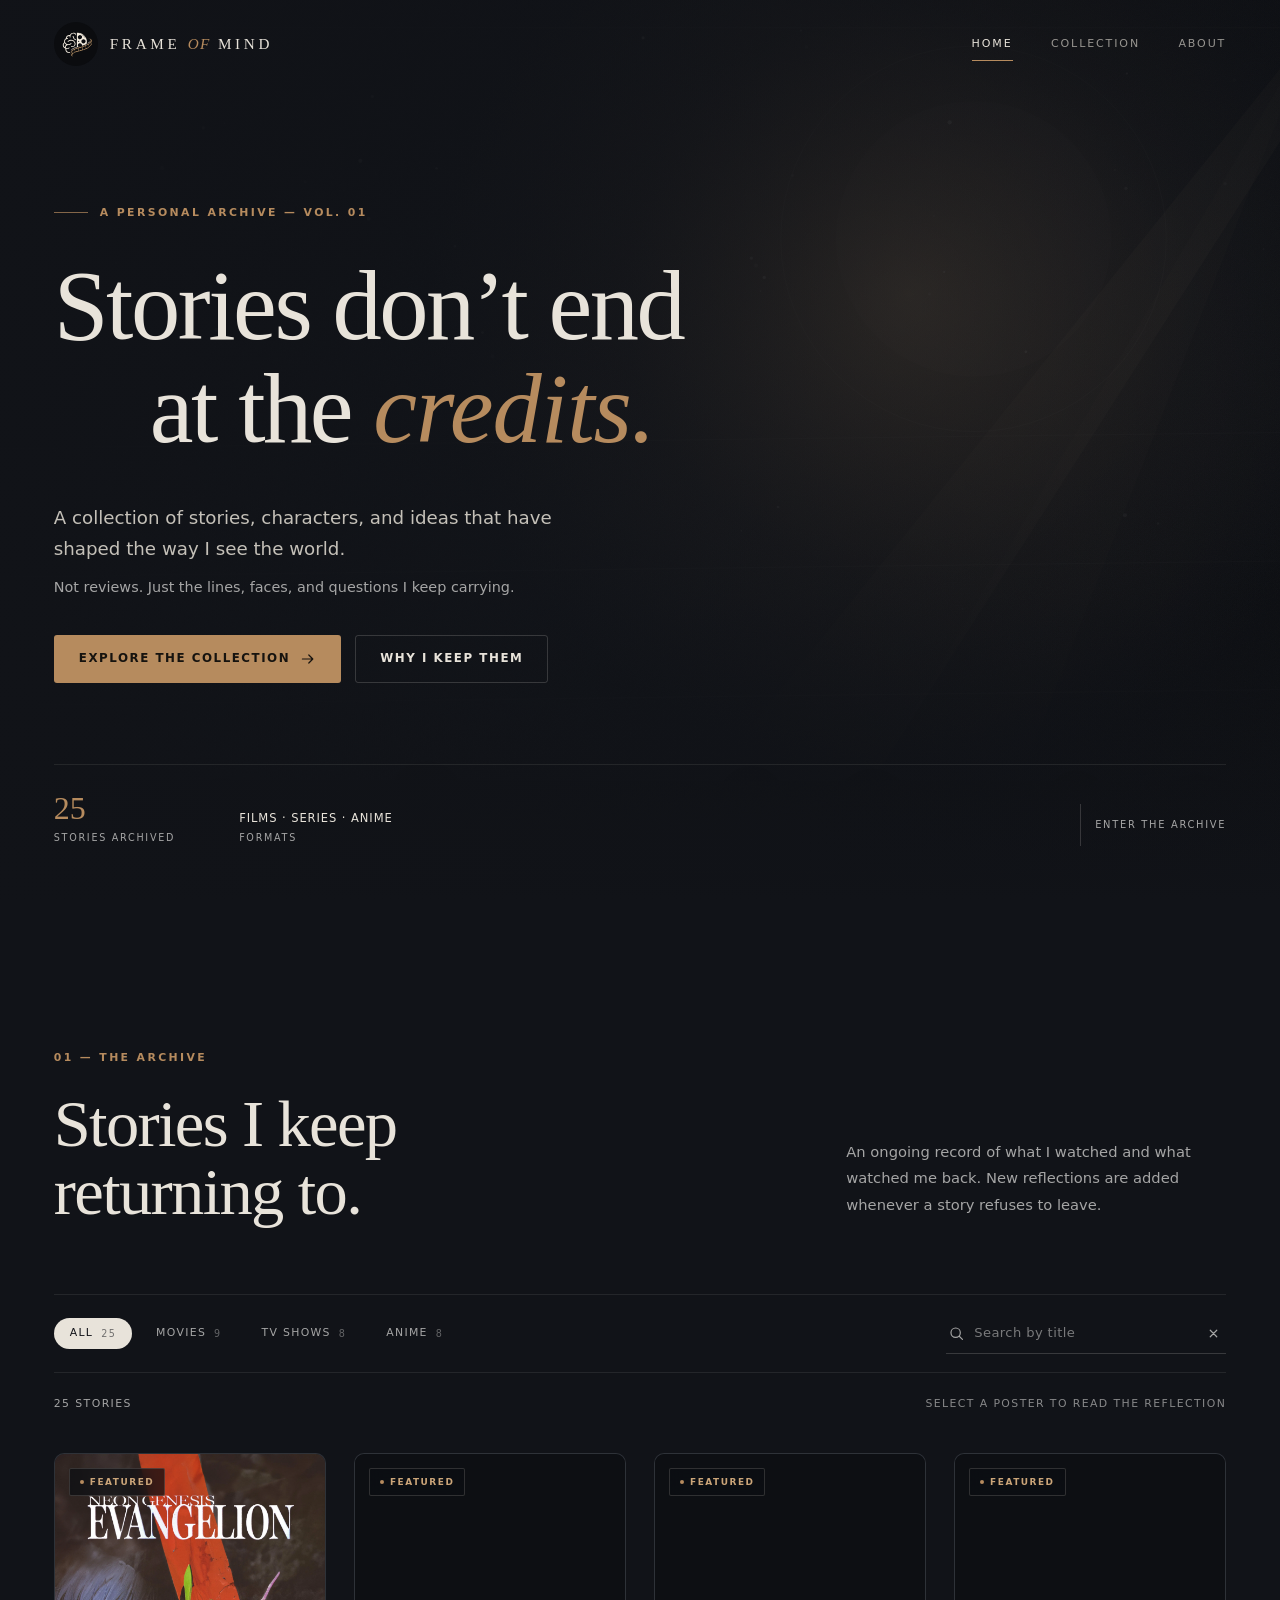
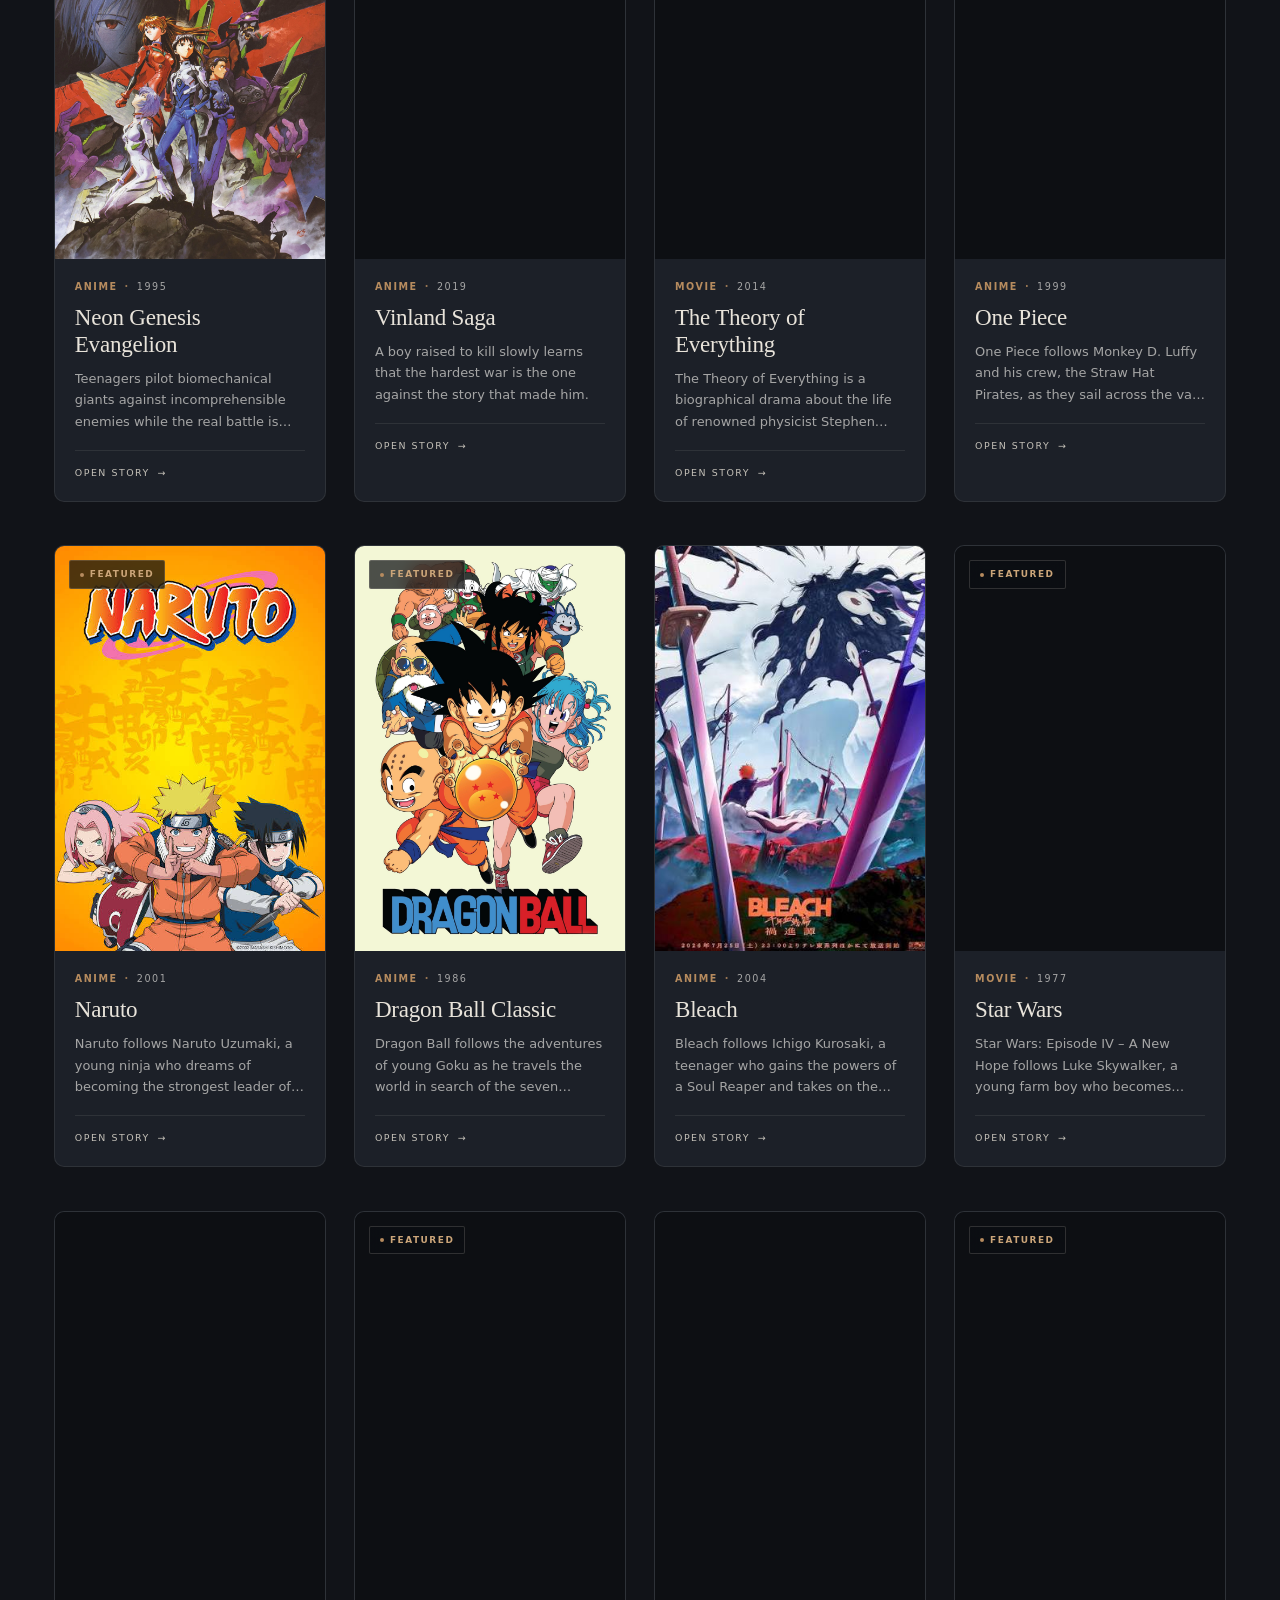
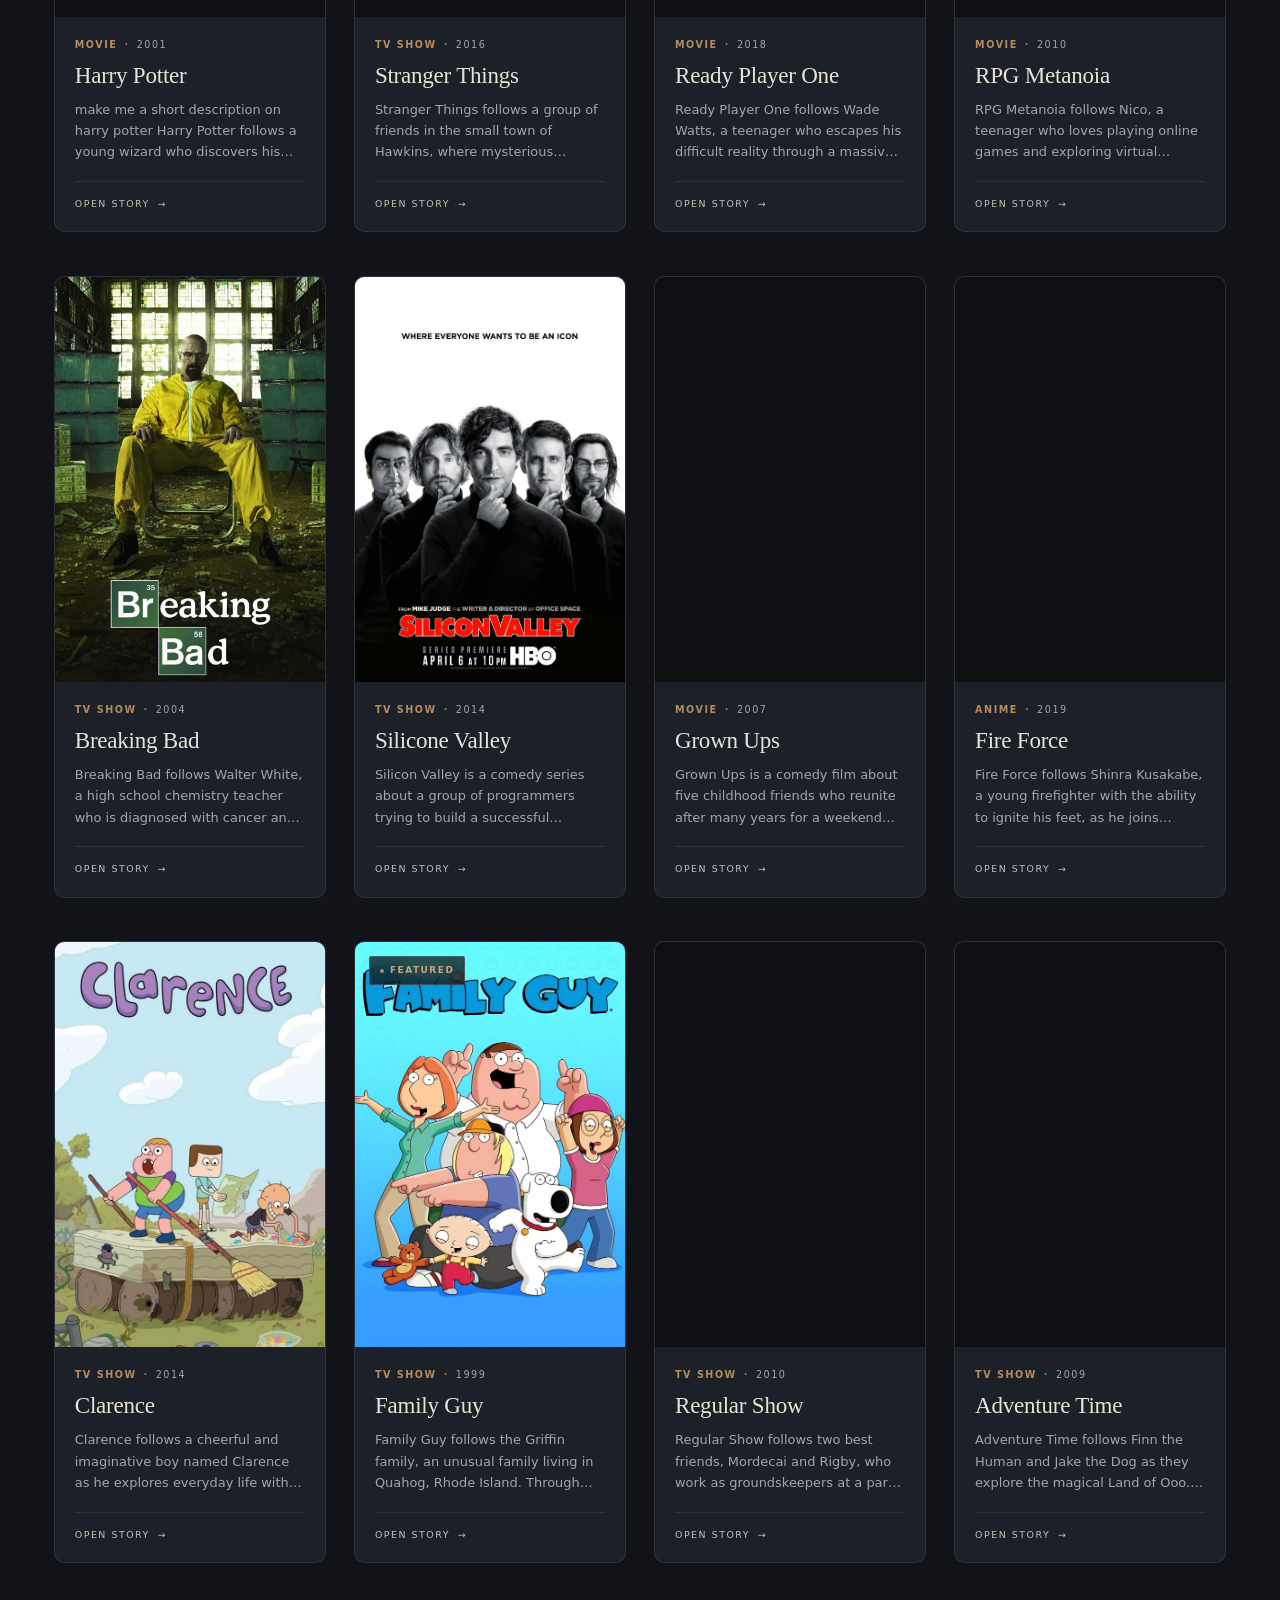
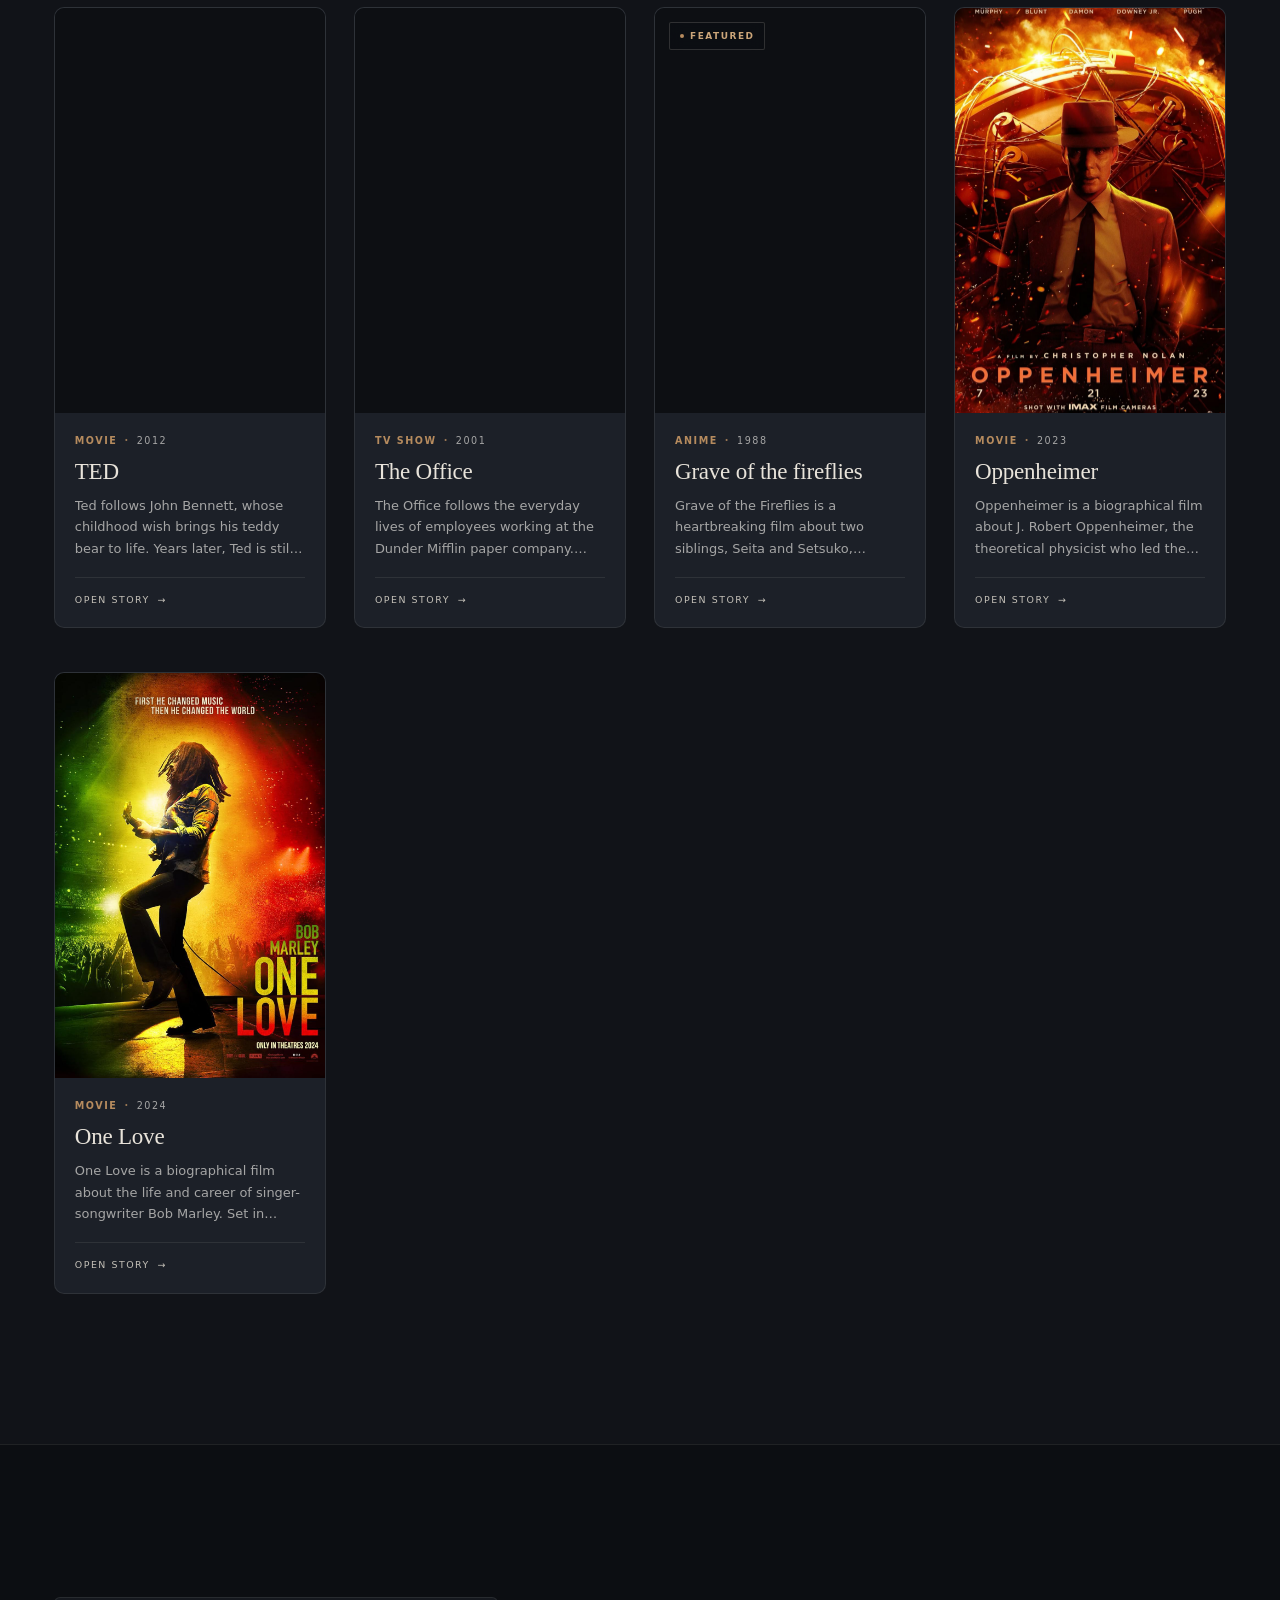
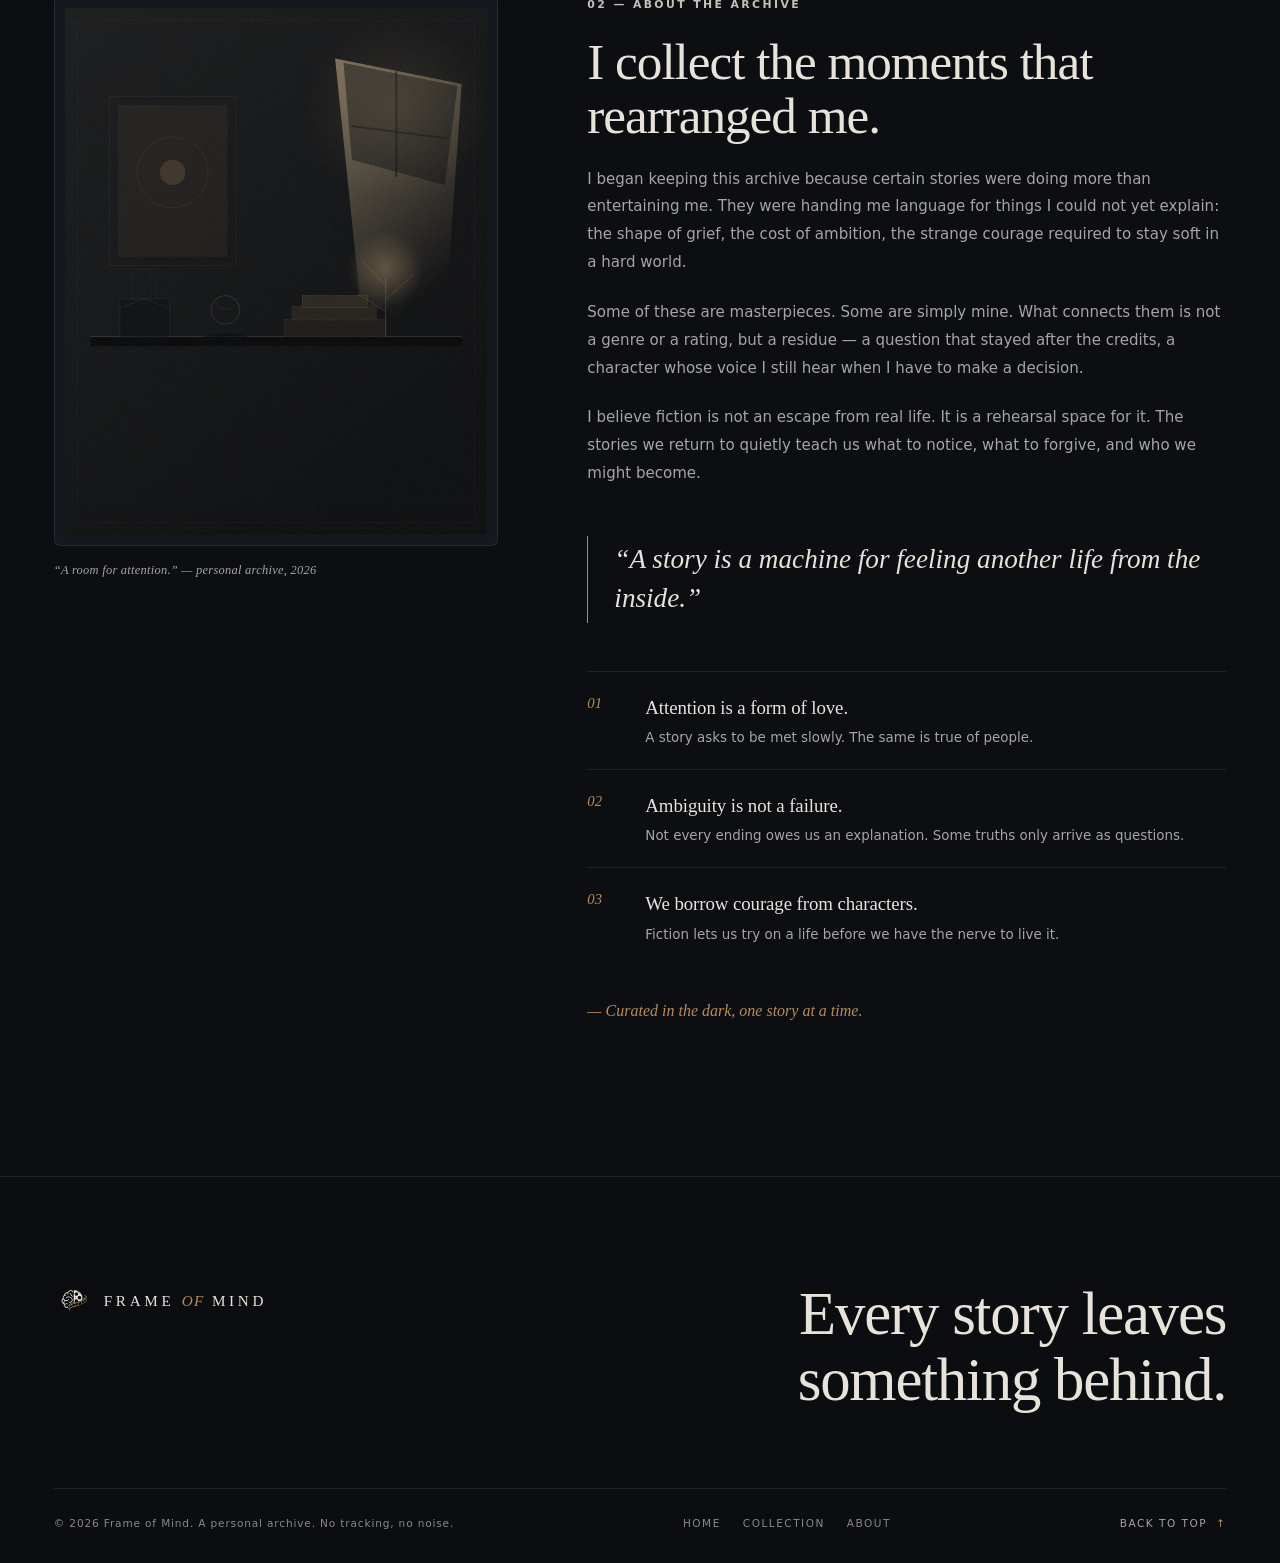
==== index.html @ 3ec5e5f6 "Initial commit" ====
<!DOCTYPE html>
<html lang="en">

<head>
  <meta charset="UTF-8">


  <meta name="viewport" content="width=device-width, initial-scale=1.0">
  <title>FRAME OF MIND — Stories don't end at the credits</title>
  <meta name="description"
    content="A cinematic personal archive of films, TV shows, and anime — and the characters, scenes, and ideas that shaped the way I see the world.">
  <meta name="theme-color" content="#111318">
  <meta name="color-scheme" content="dark">
  <meta property="og:title" content="FRAME OF MIND — Stories don't end at the credits">
  <meta property="og:description"
    content="A collection of stories, characters, and ideas that have shaped the way I see the world.">
  <meta property="og:type" content="website">
  <meta property="og:image" content="images/hero-backdrop.svg">
  <link rel="icon" href=" images/Frame-Of-Mind-Logo-2.svg" type="image/svg+xml">
  <link rel="preload" as="image" href="images/hero-backdrop.svg">
  <link rel="stylesheet" href="css/style.css">
  <script type="module" src="js/main.js"></script>
</head>

<body>
  <a class="skip-link" href="#main">Skip to content</a>

  <header class="site-header" data-header>
    <div class="shell nav-shell">
      <a class="brand" href="#home" aria-label="Frame of Mind — back to top">
        <img class="brand__mark" src="images/logo.svg" alt="" width="44" height="44">
        <span class="brand__text">FRAME <em>OF</em> MIND</span>
      </a>

      <nav class="site-nav" id="site-nav" aria-label="Primary">
        <a class="nav-link" href="#home" data-nav="home">Home</a>
        <a class="nav-link" href="#collection" data-nav="collection">Collection</a>
        <a class="nav-link" href="#about" data-nav="about">About</a>
      </nav>

      <button class="nav-toggle" type="button" aria-expanded="false" aria-controls="site-nav" data-nav-toggle>
        <span class="sr-only">Open menu</span>
        <span class="nav-toggle__icon" aria-hidden="true"><span></span><span></span></span>
      </button>
    </div>
  </header>

  <main id="main">
    <section class="hero" id="home" aria-labelledby="hero-title">
      <div class="hero__media" aria-hidden="true">
        <img src="images/hero-backdrop.svg" alt="" width="1600" height="1000" fetchpriority="high">
      </div>
      <div class="hero__scrim" aria-hidden="true"></div>

      <div class="shell hero__inner">
        <div class="hero__copy">
          <p class="eyebrow hero__eyebrow"><span class="eyebrow__rule" aria-hidden="true"></span>A personal archive —
            Vol. 01</p>
          <h1 class="hero__title" id="hero-title">
            <span class="hero__line"><span>Stories don’t end</span></span>
            <span class="hero__line hero__line--indent"><span>at the <em>credits.</em></span></span>
          </h1>
          <p class="hero__lede">A collection of stories, characters, and ideas that have shaped the way I see the world.
          </p>
          <p class="hero__sub">Not reviews. Just the lines, faces, and questions I keep carrying.</p>
          <div class="hero__actions">
            <a class="btn btn--primary" href="#collection">
              Explore the collection
              <svg viewBox="0 0 20 20" width="16" height="16" aria-hidden="true">
                <path d="M3 10h13M11 5l5 5-5 5" fill="none" stroke="currentColor" stroke-width="1.5"
                  stroke-linecap="round" stroke-linejoin="round" />
              </svg>
            </a>
            <a class="btn btn--ghost" href="#about">Why I keep them</a>
          </div>
        </div>

        <div class="hero__foot">
          <dl class="hero__stats">
            <div class="hero__stat">
              <dt>Stories archived</dt>
              <dd data-count="entries">—</dd>
            </div>
            <div class="hero__stat">
              <dt>Formats</dt>
              <dd class="hero__stat-small">Films · Series · Anime</dd>
            </div>
          </dl>
          <a class="scroll-cue" href="#collection">
            <span class="scroll-cue__line" aria-hidden="true"></span>
            <span>Enter the archive</span>
          </a>
        </div>
      </div>
    </section>

    <section class="collection" id="collection" aria-labelledby="collection-title">
      <div class="shell">
        <header class="section-head">
          <div class="section-head__title">
            <p class="eyebrow">01 — The archive</p>
            <h2 id="collection-title">Stories I keep<br>returning to.</h2>
          </div>
          <p class="section-head__note">An ongoing record of what I watched and what watched me back. New reflections
            are added whenever a story refuses to leave.</p>
        </header>

        <div class="collection__toolbar">
          <div class="filters" role="group" aria-label="Filter stories by category">
            <button class="filter is-active" type="button" data-filter="all" aria-pressed="true">
              All <span class="filter__count" data-count-filter="all">—</span>
            </button>
            <button class="filter" type="button" data-filter="movie" aria-pressed="false">
              Movies <span class="filter__count" data-count-filter="movie">—</span>
            </button>
            <button class="filter" type="button" data-filter="tv" aria-pressed="false">
              TV Shows <span class="filter__count" data-count-filter="tv">—</span>
            </button>
            <button class="filter" type="button" data-filter="anime" aria-pressed="false">
              Anime <span class="filter__count" data-count-filter="anime">—</span>
            </button>
          </div>

          <div class="search">
            <svg class="search__icon" viewBox="0 0 20 20" width="17" height="17" aria-hidden="true">
              <circle cx="9" cy="9" r="5.5" fill="none" stroke="currentColor" stroke-width="1.4" />
              <path d="M13.2 13.2 17 17" fill="none" stroke="currentColor" stroke-width="1.4" stroke-linecap="round" />
            </svg>
            <label class="sr-only" for="story-search">Search stories by title</label>
            <input class="search__input" id="story-search" type="search" placeholder="Search by title"
              autocomplete="off" spellcheck="false">
            <button class="search__clear" type="button" data-search-clear hidden aria-label="Clear search">
              <svg viewBox="0 0 16 16" width="13" height="13" aria-hidden="true">
                <path d="M4 4l8 8M12 4l-8 8" fill="none" stroke="currentColor" stroke-width="1.5"
                  stroke-linecap="round" />
              </svg>
            </button>
          </div>
        </div>

        <div class="collection__meta">
          <p class="result-count" role="status" aria-live="polite" data-result-count>Loading stories…</p>
          <p class="collection__hint">Select a poster to read the reflection</p>
        </div>

        <div class="collection__grid" data-collection-grid aria-busy="true"></div>

        <div class="collection__state" data-collection-state hidden>
          <p class="eyebrow" data-state-eyebrow>No results</p>
          <h3 class="state__title" data-state-title>Nothing in this frame.</h3>
          <p class="state__text" data-state-text>Try another title or clear the filters.</p>
          <button class="btn btn--ghost" type="button" data-state-action hidden>Clear filters</button>
        </div>

        <noscript>
          <p class="noscript-note">This archive loads its collection with JavaScript. Please enable JavaScript to browse
            the stories.</p>
        </noscript>
      </div>
    </section>

    <section class="about" id="about" aria-labelledby="about-title">
      <div class="shell about__grid">
        <figure class="about__figure">
          <div class="about__image-frame">
            <img src="images/about-still.svg"
              alt="An abstract still life: a writing desk, books, a cup, and a plant in warm window light." width="1000"
              height="1250" loading="lazy">
          </div>
          <figcaption>“A room for attention.” — personal archive, 2026</figcaption>
        </figure>

        <div class="about__copy">
          <p class="eyebrow">02 — About the archive</p>
          <h2 id="about-title">I collect the moments that rearranged me.</h2>
          <p>I began keeping this archive because certain stories were doing more than entertaining me. They were
            handing me language for things I could not yet explain: the shape of grief, the cost of ambition, the
            strange courage required to stay soft in a hard world.</p>
          <p>Some of these are masterpieces. Some are simply mine. What connects them is not a genre or a rating, but a
            residue — a question that stayed after the credits, a character whose voice I still hear when I have to make
            a decision.</p>
          <p>I believe fiction is not an escape from real life. It is a rehearsal space for it. The stories we return to
            quietly teach us what to notice, what to forgive, and who we might become.</p>

          <blockquote class="about__quote">
            <p>“A story is a machine for feeling another life from the inside.”</p>
          </blockquote>

          <ol class="principles">
            <li class="principle">
              <span class="principle__number">01</span>
              <div>
                <h3>Attention is a form of love.</h3>
                <p>A story asks to be met slowly. The same is true of people.</p>
              </div>
            </li>
            <li class="principle">
              <span class="principle__number">02</span>
              <div>
                <h3>Ambiguity is not a failure.</h3>
                <p>Not every ending owes us an explanation. Some truths only arrive as questions.</p>
              </div>
            </li>
            <li class="principle">
              <span class="principle__number">03</span>
              <div>
                <h3>We borrow courage from characters.</h3>
                <p>Fiction lets us try on a life before we have the nerve to live it.</p>
              </div>
            </li>
          </ol>

          <p class="about__signature">— Curated in the dark, one story at a time.</p>
        </div>
      </div>
    </section>
  </main>

  <footer class="site-footer">
    <div class="shell">
      <div class="site-footer__top">
        <a class="brand brand--footer" href="#home" aria-label="Frame of Mind — back to top">
          <img class="brand__mark" src="images/logo.svg" alt="" width="38" height="38">
          <span class="brand__text">FRAME <em>OF</em> MIND</span>
        </a>
        <p class="site-footer__tagline">Every story leaves<br>something behind.</p>
      </div>

      <div class="site-footer__bottom">
        <p class="site-footer__copy">© <span data-year>2026</span> Frame of Mind. A personal archive. No tracking, no
          noise.</p>
        <nav class="site-footer__nav" aria-label="Footer">
          <a href="#home">Home</a>
          <a href="#collection">Collection</a>
          <a href="#about">About</a>
        </nav>
        <a class="site-footer__top-link" href="#home">Back to top <span aria-hidden="true">↑</span></a>
      </div>
    </div>
  </footer>

  <dialog class="story-dialog" data-story-dialog aria-label="Story reflection">
    <div class="story-dialog__shell">
      <button class="story-dialog__close" type="button" data-story-close aria-label="Close story">
        <svg viewBox="0 0 20 20" width="17" height="17" aria-hidden="true">
          <path d="M5 5l10 10M15 5 5 15" fill="none" stroke="currentColor" stroke-width="1.4" stroke-linecap="round" />
        </svg>
      </button>
      <div class="story-dialog__scroll" data-story-body></div>
    </div>
  </dialog>
</body>

</html>
---- css/style.css ----
/* ==========================================================================
   FRAME OF MIND — public stylesheet
   Midnight Cinema palette · editorial typography · responsive archive
   ========================================================================== */

:root {
  --bg: #111318;
  --bg-deep: #0c0e12;
  --bg-soft: #15181e;
  --card: #1c2028;
  --text: #e8e3da;
  --muted: #a5a5a5;
  --muted-strong: #c4c0b8;
  --accent: #b68b5e;
  --accent-bright: #cba579;
  --accent-soft: rgba(182, 139, 94, 0.14);
  --border: #383838;
  --border-soft: rgba(232, 227, 218, 0.09);
  --border-strong: rgba(232, 227, 218, 0.18);

  --font-serif: "Iowan Old Style", "Palatino Linotype", "Book Antiqua", Palatino,
    Georgia, "Times New Roman", serif;
  --font-sans: "Segoe UI", system-ui, -apple-system, BlinkMacSystemFont, "Helvetica Neue",
    Arial, sans-serif;

  --shell: 1240px;
  --gutter: clamp(20px, 4.2vw, 56px);
  --radius: 10px;
  --radius-small: 6px;
  --ease: cubic-bezier(0.22, 0.61, 0.36, 1);
  --header-height: 88px;
}

/* --- Reset & base ------------------------------------------------------- */

*,
*::before,
*::after {
  box-sizing: border-box;
}

* {
  margin: 0;
}

html {
  scroll-behavior: smooth;
  scroll-padding-top: calc(var(--header-height) + 18px);
  -webkit-text-size-adjust: 100%;
}

body {
  background: var(--bg);
  color: var(--text);
  font-family: var(--font-sans);
  font-size: 16px;
  line-height: 1.65;
  -webkit-font-smoothing: antialiased;
  -moz-osx-font-smoothing: grayscale;
  overflow-x: hidden;
}

body.has-dialog {
  overflow: hidden;
}

img,
svg {
  display: block;
  max-width: 100%;
}

button,
input,
select,
textarea {
  font: inherit;
  color: inherit;
}

button {
  cursor: pointer;
}

a {
  color: inherit;
  text-decoration: none;
}

p,
h1,
h2,
h3,
h4 {
  overflow-wrap: break-word;
}

::selection {
  background: var(--accent);
  color: #141311;
}

:focus-visible {
  outline: 1px solid var(--accent-bright);
  outline-offset: 4px;
}

.shell {
  width: min(100% - (var(--gutter) * 2), var(--shell));
  margin-inline: auto;
}

.sr-only {
  position: absolute;
  width: 1px;
  height: 1px;
  padding: 0;
  margin: -1px;
  overflow: hidden;
  clip: rect(0, 0, 0, 0);
  white-space: nowrap;
  border: 0;
}

.skip-link {
  position: fixed;
  top: 12px;
  left: 12px;
  z-index: 1000;
  padding: 10px 18px;
  background: var(--text);
  color: var(--bg);
  font-size: 0.78rem;
  letter-spacing: 0.08em;
  text-transform: uppercase;
  transform: translateY(-160%);
  transition: transform 0.25s var(--ease);
}

.skip-link:focus {
  transform: translateY(0);
}

.eyebrow {
  display: flex;
  align-items: center;
  gap: 12px;
  color: var(--accent);
  font-size: 0.68rem;
  font-weight: 600;
  letter-spacing: 0.22em;
  line-height: 1.5;
  text-transform: uppercase;
}

.eyebrow__rule {
  display: block;
  width: 34px;
  height: 1px;
  background: var(--accent);
  opacity: 0.7;
}

.dot {
  color: var(--accent);
  opacity: 0.8;
}

/* --- Buttons ------------------------------------------------------------ */

.btn {
  display: inline-flex;
  align-items: center;
  justify-content: center;
  gap: 10px;
  min-height: 48px;
  padding: 0 24px;
  border: 1px solid transparent;
  border-radius: 3px;
  font-size: 0.74rem;
  font-weight: 600;
  letter-spacing: 0.13em;
  line-height: 1;
  text-transform: uppercase;
  transition: background 0.3s var(--ease), border-color 0.3s var(--ease),
    color 0.3s var(--ease), transform 0.3s var(--ease);
}

.btn svg {
  transition: transform 0.3s var(--ease);
}

.btn:hover svg {
  transform: translateX(4px);
}

.btn--primary {
  background: var(--accent);
  color: #16130f;
}

.btn--primary:hover {
  background: var(--accent-bright);
  transform: translateY(-2px);
}

.btn--ghost {
  border-color: var(--border-strong);
  background: transparent;
  color: var(--text);
}

.btn--ghost:hover {
  border-color: var(--accent);
  background: var(--accent-soft);
  color: var(--accent-bright);
  transform: translateY(-2px);
}

/* --- Header & navigation ------------------------------------------------ */

.site-header {
  position: fixed;
  inset: 0 0 auto;
  z-index: 100;
  border-bottom: 1px solid transparent;
  transition: background 0.4s var(--ease), border-color 0.4s var(--ease),
    backdrop-filter 0.4s var(--ease);
}

.site-header.is-scrolled,
.site-header.is-menu-open {
  background: rgba(17, 19, 24, 0.9);
  border-bottom-color: var(--border-soft);
  -webkit-backdrop-filter: blur(14px);
  backdrop-filter: blur(14px);
}

.nav-shell {
  display: flex;
  align-items: center;
  justify-content: space-between;
  gap: 28px;
  height: var(--header-height);
}

.brand {
  display: inline-flex;
  align-items: center;
  gap: 12px;
  flex-shrink: 0;
  color: var(--text);
}

.brand__mark {
  width: 44px;
  height: 44px;
  flex: none;
  transition: transform 0.5s var(--ease);
}

.brand:hover .brand__mark {
  transform: scale(1.06);
}

.brand__text {
  font-family: var(--font-serif);
  font-size: 0.95rem;
  letter-spacing: 0.24em;
  line-height: 1;
}

.brand__text em {
  color: var(--accent);
  font-style: italic;
  letter-spacing: 0.08em;
}

.site-nav {
  display: flex;
  align-items: center;
  gap: clamp(22px, 3vw, 40px);
}

.nav-link {
  position: relative;
  padding: 8px 0;
  color: rgba(232, 227, 218, 0.62);
  font-size: 0.69rem;
  font-weight: 500;
  letter-spacing: 0.17em;
  text-transform: uppercase;
  transition: color 0.3s var(--ease);
}

.nav-link::after {
  content: "";
  position: absolute;
  left: 0;
  bottom: 0;
  width: 100%;
  height: 1px;
  background: var(--accent);
  transform: scaleX(0);
  transform-origin: left;
  transition: transform 0.35s var(--ease);
}

.nav-link:hover,
.nav-link.is-active {
  color: var(--text);
}

.nav-link:hover::after,
.nav-link.is-active::after {
  transform: scaleX(1);
}

.nav-toggle {
  display: none;
  width: 44px;
  height: 44px;
  padding: 0;
  border: 1px solid var(--border-strong);
  border-radius: 50%;
  background: transparent;
  color: var(--text);
  place-items: center;
}

.nav-toggle__icon {
  display: grid;
  gap: 5px;
  width: 17px;
}

.nav-toggle__icon span {
  display: block;
  height: 1px;
  background: currentColor;
  transition: transform 0.3s var(--ease);
}

.site-header.is-menu-open .nav-toggle__icon span:first-child {
  transform: translateY(3px) rotate(45deg);
}

.site-header.is-menu-open .nav-toggle__icon span:last-child {
  transform: translateY(-3px) rotate(-45deg);
}

/* --- Hero --------------------------------------------------------------- */

.hero {
  position: relative;
  display: flex;
  align-items: flex-end;
  min-height: 100svh;
  padding-top: calc(var(--header-height) + 40px);
  padding-bottom: clamp(36px, 6vh, 66px);
  overflow: hidden;
  isolation: isolate;
}

.hero__media {
  position: absolute;
  inset: 0;
  z-index: -2;
  background: #0a0c10;
}

.hero__media img {
  width: 100%;
  height: 100%;
  object-fit: cover;
  object-position: 65% 45%;
  opacity: 0.86;
  transform: scale(1.02);
}

.hero__scrim {
  position: absolute;
  inset: 0;
  z-index: -1;
  background:
    linear-gradient(90deg, rgba(17, 19, 24, 0.96) 0%, rgba(17, 19, 24, 0.62) 46%, rgba(17, 19, 24, 0.22) 100%),
    linear-gradient(0deg, var(--bg) 0%, rgba(17, 19, 24, 0.35) 34%, rgba(17, 19, 24, 0.55) 100%);
}

.hero__inner {
  width: min(100% - (var(--gutter) * 2), var(--shell));
}

.hero__copy {
  max-width: 820px;
}

.hero__eyebrow {
  margin-bottom: clamp(24px, 4vh, 40px);
}

.hero__title {
  font-family: var(--font-serif);
  font-size: clamp(3rem, 7.7vw, 7.1rem);
  font-weight: 400;
  letter-spacing: -0.025em;
  line-height: 0.99;
  text-wrap: balance;
}

.hero__line {
  display: block;
  overflow: hidden;
  padding-bottom: 0.05em;
}

.hero__line > span {
  display: block;
}

.hero__line--indent {
  padding-left: clamp(0px, 7.5vw, 118px);
}

.hero__title em {
  color: var(--accent);
  font-style: italic;
  letter-spacing: -0.01em;
}

.hero__lede {
  max-width: 540px;
  margin-top: clamp(28px, 4.5vh, 44px);
  color: var(--muted-strong);
  font-size: clamp(1rem, 1.5vw, 1.14rem);
  line-height: 1.7;
}

.hero__sub {
  max-width: 520px;
  margin-top: 10px;
  color: var(--muted);
  font-size: 0.9rem;
  line-height: 1.7;
}

.hero__actions {
  display: flex;
  flex-wrap: wrap;
  gap: 14px;
  margin-top: clamp(28px, 4vh, 42px);
}

.hero__foot {
  display: flex;
  align-items: flex-end;
  justify-content: space-between;
  gap: 32px;
  margin-top: clamp(52px, 9vh, 96px);
  padding-top: 26px;
  border-top: 1px solid var(--border-soft);
}

.hero__stats {
  display: flex;
  align-items: flex-end;
  gap: clamp(28px, 5vw, 64px);
}

.hero__stat {
  display: flex;
  flex-direction: column-reverse;
  gap: 4px;
}

.hero__stat dt {
  color: var(--muted);
  font-size: 0.6rem;
  letter-spacing: 0.18em;
  text-transform: uppercase;
}

.hero__stat dd {
  margin: 0;
  color: var(--text);
  font-family: var(--font-serif);
  font-size: 2rem;
  line-height: 1.1;
}

.hero__stat .hero__stat-small {
  font-family: var(--font-sans);
  font-size: 0.72rem;
  letter-spacing: 0.08em;
  line-height: 1.4;
  text-transform: uppercase;
}

.hero__stat:first-child dd {
  color: var(--accent);
}

.scroll-cue {
  display: inline-flex;
  align-items: center;
  gap: 14px;
  color: var(--muted);
  font-size: 0.62rem;
  letter-spacing: 0.17em;
  text-transform: uppercase;
  transition: color 0.3s var(--ease);
}

.scroll-cue:hover {
  color: var(--text);
}

.scroll-cue__line {
  position: relative;
  display: block;
  width: 1px;
  height: 42px;
  background: var(--border-strong);
  overflow: hidden;
}

.scroll-cue__line::after {
  content: "";
  position: absolute;
  inset: 0;
  background: var(--accent);
  transform: translateY(-100%);
  animation: scrollLine 2.6s var(--ease) infinite;
}

/* --- Section headers ---------------------------------------------------- */

.collection {
  position: relative;
  padding-block: clamp(88px, 12vw, 150px);
}

.section-head {
  display: grid;
  grid-template-columns: minmax(0, 1.25fr) minmax(0, 0.75fr);
  gap: clamp(28px, 6vw, 80px);
  align-items: end;
}

.section-head__title .eyebrow {
  margin-bottom: 24px;
}

.section-head h2 {
  font-family: var(--font-serif);
  font-size: clamp(2.5rem, 5.2vw, 4.6rem);
  font-weight: 400;
  letter-spacing: -0.025em;
  line-height: 1.02;
}

.section-head__note {
  max-width: 380px;
  margin-left: auto;
  padding-bottom: 8px;
  color: var(--muted);
  font-size: 0.92rem;
  line-height: 1.8;
}

/* --- Toolbar: filters + search ------------------------------------------ */

.collection__toolbar {
  display: flex;
  align-items: center;
  justify-content: space-between;
  gap: 20px;
  flex-wrap: wrap;
  margin-top: clamp(44px, 7vw, 68px);
  padding-block: 18px;
  border-top: 1px solid var(--border-soft);
  border-bottom: 1px solid var(--border-soft);
}

.filters {
  display: flex;
  align-items: center;
  flex-wrap: wrap;
  gap: 8px;
}

.filter {
  display: inline-flex;
  align-items: center;
  gap: 8px;
  padding: 9px 15px;
  border: 1px solid transparent;
  border-radius: 999px;
  background: transparent;
  color: var(--muted);
  font-size: 0.68rem;
  font-weight: 500;
  letter-spacing: 0.12em;
  line-height: 1;
  text-transform: uppercase;
  transition: color 0.25s var(--ease), background 0.25s var(--ease),
    border-color 0.25s var(--ease);
}

.filter:hover {
  border-color: var(--border-strong);
  color: var(--text);
}

.filter.is-active {
  background: var(--text);
  color: var(--bg);
}

.filter__count {
  color: currentColor;
  font-size: 0.6rem;
  opacity: 0.55;
}

.search {
  position: relative;
  display: flex;
  align-items: center;
  width: min(100%, 280px);
}

.search__icon {
  position: absolute;
  left: 2px;
  color: var(--muted);
  pointer-events: none;
}

.search__input {
  width: 100%;
  padding: 9px 32px 9px 28px;
  border: 0;
  border-bottom: 1px solid var(--border-strong);
  border-radius: 0;
  background: transparent;
  color: var(--text);
  font-size: 0.82rem;
  letter-spacing: 0.03em;
  transition: border-color 0.3s var(--ease);
}

.search__input::placeholder {
  color: rgba(165, 165, 165, 0.7);
}

.search__input:focus {
  outline: none;
  border-bottom-color: var(--accent);
}

.search__input::-webkit-search-cancel-button {
  display: none;
}

.search__clear {
  position: absolute;
  right: 0;
  display: grid;
  place-items: center;
  width: 26px;
  height: 26px;
  padding: 0;
  border: 0;
  border-radius: 50%;
  background: transparent;
  color: var(--muted);
  transition: color 0.25s var(--ease), background 0.25s var(--ease);
}

.search__clear:hover {
  background: rgba(232, 227, 218, 0.07);
  color: var(--text);
}

.collection__meta {
  display: flex;
  justify-content: space-between;
  gap: 20px;
  margin-top: 22px;
  color: var(--muted);
  font-size: 0.68rem;
  letter-spacing: 0.13em;
  text-transform: uppercase;
}

.collection__hint {
  opacity: 0.8;
}

/* --- Collection grid ---------------------------------------------------- */

.collection__grid {
  display: grid;
  grid-template-columns: repeat(auto-fill, minmax(240px, 1fr));
  gap: clamp(30px, 3.4vw, 46px) clamp(18px, 2.2vw, 28px);
  margin-top: clamp(28px, 4vw, 40px);
}

.story-card {
  position: relative;
  display: flex;
  flex-direction: column;
  overflow: hidden;
  border: 1px solid var(--border-soft);
  border-radius: var(--radius);
  background: var(--card);
  transition: transform 0.5s var(--ease), border-color 0.5s var(--ease),
    box-shadow 0.5s var(--ease);
}

.story-card:hover {
  transform: translateY(-6px);
  border-color: rgba(182, 139, 94, 0.45);
  box-shadow: 0 24px 60px -30px rgba(0, 0, 0, 0.85);
}

.story-card__poster {
  position: relative;
  aspect-ratio: 2 / 3;
  overflow: hidden;
  background: #0d0f13;
}

.story-card__poster::after {
  content: "";
  position: absolute;
  inset: 0;
  background: linear-gradient(0deg, rgba(10, 11, 14, 0.72) 0%, transparent 38%);
  opacity: 0;
  transition: opacity 0.45s var(--ease);
  pointer-events: none;
}

.story-card__poster img {
  width: 100%;
  height: 100%;
  object-fit: cover;
  transition: transform 0.8s var(--ease), filter 0.5s var(--ease);
}

.story-card:hover .story-card__poster img {
  transform: scale(1.035);
  filter: brightness(0.92);
}

.story-card:hover .story-card__poster::after {
  opacity: 1;
}

.story-card__featured {
  position: absolute;
  top: 14px;
  left: 14px;
  z-index: 2;
  display: inline-flex;
  align-items: center;
  gap: 6px;
  padding: 6px 10px;
  border: 1px solid rgba(232, 227, 218, 0.16);
  border-radius: 2px;
  background: rgba(12, 14, 18, 0.72);
  -webkit-backdrop-filter: blur(8px);
  backdrop-filter: blur(8px);
  color: var(--accent-bright);
  font-size: 0.56rem;
  font-weight: 600;
  letter-spacing: 0.17em;
  text-transform: uppercase;
}

.story-card__featured::before {
  content: "";
  width: 4px;
  height: 4px;
  border-radius: 50%;
  background: var(--accent);
}

.story-card__open {
  position: absolute;
  left: 18px;
  bottom: 18px;
  z-index: 2;
  display: inline-flex;
  align-items: center;
  gap: 8px;
  color: var(--text);
  font-size: 0.62rem;
  letter-spacing: 0.16em;
  text-transform: uppercase;
  opacity: 0;
  transform: translateY(8px);
  transition: opacity 0.4s var(--ease), transform 0.4s var(--ease);
}

.story-card:hover .story-card__open {
  opacity: 1;
  transform: translateY(0);
}

.story-card__body {
  display: flex;
  flex: 1;
  flex-direction: column;
  padding: 20px 20px 20px;
}

.story-card__meta {
  display: flex;
  align-items: center;
  gap: 7px;
  color: var(--accent);
  font-size: 0.6rem;
  font-weight: 600;
  letter-spacing: 0.16em;
  text-transform: uppercase;
}

.story-card__meta span:last-child {
  color: var(--muted);
  font-weight: 400;
}

.story-card__title {
  margin-top: 9px;
  font-family: var(--font-serif);
  font-size: clamp(1.28rem, 1.8vw, 1.55rem);
  font-weight: 400;
  letter-spacing: -0.01em;
  line-height: 1.18;
}

.story-card__summary {
  display: -webkit-box;
  -webkit-box-orient: vertical;
  -webkit-line-clamp: 3;
  overflow: hidden;
  margin-top: 10px;
  color: var(--muted);
  font-size: 0.81rem;
  line-height: 1.65;
}

.story-card__cta {
  display: inline-flex;
  align-items: center;
  gap: 8px;
  margin-top: 18px;
  padding-top: 14px;
  border-top: 1px solid var(--border-soft);
  color: var(--muted-strong);
  font-size: 0.59rem;
  letter-spacing: 0.16em;
  text-transform: uppercase;
  transition: color 0.3s var(--ease);
}

.story-card__cta svg {
  transition: transform 0.3s var(--ease);
}

.story-card:hover .story-card__cta {
  color: var(--accent-bright);
}

.story-card:hover .story-card__cta svg {
  transform: translateX(4px);
}

.story-card__link {
  position: absolute;
  inset: 0;
  z-index: 3;
  border-radius: inherit;
}

.story-card__link:focus-visible {
  outline: 2px solid var(--accent);
  outline-offset: -3px;
}

/* --- Loading skeleton --------------------------------------------------- */

.skeleton-card {
  overflow: hidden;
  border: 1px solid var(--border-soft);
  border-radius: var(--radius);
  background: var(--card);
}

.skeleton-card__poster {
  aspect-ratio: 2 / 3;
  background: #171b22;
}

.skeleton-card__body {
  display: grid;
  gap: 12px;
  padding: 22px 20px 26px;
}

.skeleton-card__body span {
  display: block;
  height: 9px;
  border-radius: 2px;
  background: #232832;
}

.skeleton-card__body span:first-child {
  width: 38%;
  height: 7px;
}

.skeleton-card__body span:nth-child(2) {
  width: 78%;
  height: 18px;
}

.skeleton-card__body span:last-child {
  width: 92%;
}

.skeleton-card__poster,
.skeleton-card__body span {
  position: relative;
  overflow: hidden;
}

.skeleton-card__poster::after,
.skeleton-card__body span::after {
  content: "";
  position: absolute;
  inset: 0;
  background: linear-gradient(100deg, transparent 20%, rgba(232, 227, 218, 0.05) 50%, transparent 80%);
  transform: translateX(-100%);
  animation: shimmer 1.7s infinite;
}

/* --- Collection states -------------------------------------------------- */

.collection__state {
  margin-top: 40px;
  padding: clamp(44px, 8vw, 80px) 24px;
  border: 1px dashed var(--border);
  border-radius: var(--radius);
  text-align: center;
}

.collection__state .eyebrow {
  justify-content: center;
}

.state__title {
  margin-top: 18px;
  font-family: var(--font-serif);
  font-size: clamp(1.8rem, 3vw, 2.5rem);
  font-weight: 400;
}

.state__text {
  max-width: 420px;
  margin: 12px auto 24px;
  color: var(--muted);
  font-size: 0.9rem;
}

.noscript-note {
  margin-top: 32px;
  padding: 18px 22px;
  border: 1px solid var(--border);
  color: var(--muted);
  font-size: 0.9rem;
}

/* --- About -------------------------------------------------------------- */

.about {
  padding-block: clamp(88px, 12vw, 152px);
  border-top: 1px solid var(--border-soft);
  background: var(--bg-deep);
}

.about__grid {
  display: grid;
  grid-template-columns: minmax(0, 0.82fr) minmax(0, 1.18fr);
  gap: clamp(44px, 7vw, 96px);
  align-items: start;
}

.about__figure {
  position: sticky;
  top: calc(var(--header-height) + 28px);
}

.about__image-frame {
  padding: 10px;
  border: 1px solid var(--border-soft);
  border-radius: var(--radius-small);
  background: var(--bg-soft);
}

.about__image-frame img {
  width: 100%;
  height: auto;
  border-radius: 2px;
}

.about__figure figcaption {
  margin-top: 14px;
  color: var(--muted);
  font-family: var(--font-serif);
  font-size: 0.78rem;
  font-style: italic;
  letter-spacing: 0.02em;
}

.about__copy h2 {
  max-width: 580px;
  margin-top: 22px;
  font-family: var(--font-serif);
  font-size: clamp(2.1rem, 4vw, 3.5rem);
  font-weight: 400;
  letter-spacing: -0.02em;
  line-height: 1.06;
}

.about__copy > p:not(.eyebrow, .about__signature) {
  margin-top: 22px;
  color: var(--muted);
  font-size: 0.94rem;
  line-height: 1.85;
}

.about__copy > p:first-of-type {
  color: var(--muted-strong);
}

.about__quote {
  margin: clamp(32px, 5vw, 48px) 0;
  padding: 4px 0 4px 26px;
  border-left: 1px solid var(--accent);
}

.about__quote p {
  color: var(--text);
  font-family: var(--font-serif);
  font-size: clamp(1.3rem, 2.2vw, 1.7rem);
  font-style: italic;
  line-height: 1.45;
}

.principles {
  display: grid;
  padding: 0;
  list-style: none;
}

.principle {
  display: grid;
  grid-template-columns: 46px 1fr;
  gap: 12px;
  padding: 20px 0;
  border-top: 1px solid var(--border-soft);
}

.principle__number {
  color: var(--accent);
  font-family: var(--font-serif);
  font-size: 0.92rem;
  font-style: italic;
  line-height: 1.5;
}

.principle h3 {
  font-family: var(--font-serif);
  font-size: 1.18rem;
  font-weight: 400;
  letter-spacing: -0.005em;
}

.principle p {
  margin-top: 4px;
  color: var(--muted);
  font-size: 0.84rem;
  line-height: 1.65;
}

.about__signature {
  margin-top: 32px;
  color: var(--accent);
  font-family: var(--font-serif);
  font-size: 1rem;
  font-style: italic;
}

/* --- Footer ------------------------------------------------------------- */

.site-footer {
  padding: clamp(68px, 9vw, 104px) 0 30px;
  border-top: 1px solid var(--border-soft);
  background: #0b0d10;
}

.site-footer__top {
  display: flex;
  align-items: flex-start;
  justify-content: space-between;
  gap: 40px;
  padding-bottom: clamp(46px, 7vw, 76px);
}

.brand--footer .brand__mark {
  width: 38px;
  height: 38px;
}

.site-footer__tagline {
  max-width: 620px;
  color: var(--text);
  font-family: var(--font-serif);
  font-size: clamp(2rem, 4.8vw, 3.8rem);
  letter-spacing: -0.02em;
  line-height: 1.08;
  text-align: right;
}

.site-footer__bottom {
  display: flex;
  align-items: center;
  justify-content: space-between;
  gap: 20px;
  flex-wrap: wrap;
  padding-top: 26px;
  border-top: 1px solid var(--border-soft);
  color: rgba(165, 165, 165, 0.82);
  font-size: 0.66rem;
  letter-spacing: 0.08em;
}

.site-footer__nav {
  display: flex;
  gap: 22px;
}

.site-footer__nav a {
  text-transform: uppercase;
  letter-spacing: 0.14em;
  transition: color 0.3s var(--ease);
}

.site-footer__nav a:hover {
  color: var(--text);
}

.site-footer__top-link {
  color: var(--muted);
  text-transform: uppercase;
  letter-spacing: 0.14em;
  transition: color 0.3s var(--ease);
}

.site-footer__top-link span {
  display: inline-block;
  margin-left: 4px;
  color: var(--accent);
  transition: transform 0.3s var(--ease);
}

.site-footer__top-link:hover {
  color: var(--text);
}

.site-footer__top-link:hover span {
  transform: translateY(-3px);
}

/* --- Story dialog ------------------------------------------------------- */

.story-dialog {
  width: min(1120px, calc(100% - 40px));
  max-width: none;
  max-height: min(92vh, 1040px);
  margin: auto;
  padding: 0;
  overflow: hidden;
  border: 1px solid var(--border);
  border-radius: 12px;
  background: var(--bg-soft);
  color: var(--text);
  box-shadow: 0 40px 120px -30px rgba(0, 0, 0, 0.9);
}

.story-dialog::backdrop {
  background: rgba(5, 6, 8, 0.82);
  -webkit-backdrop-filter: blur(5px);
  backdrop-filter: blur(5px);
}

.story-dialog[open] {
  animation: dialogIn 0.4s var(--ease);
}

.story-dialog[open]::backdrop {
  animation: fadeIn 0.35s var(--ease);
}

.story-dialog__shell {
  position: relative;
  max-height: inherit;
}

.story-dialog__close {
  position: absolute;
  top: 18px;
  right: 18px;
  z-index: 6;
  display: grid;
  place-items: center;
  width: 42px;
  height: 42px;
  padding: 0;
  border: 1px solid var(--border-strong);
  border-radius: 50%;
  background: rgba(12, 14, 18, 0.72);
  -webkit-backdrop-filter: blur(10px);
  backdrop-filter: blur(10px);
  color: var(--text);
  transition: background 0.25s var(--ease), border-color 0.25s var(--ease),
    transform 0.25s var(--ease);
}

.story-dialog__close:hover {
  border-color: var(--accent);
  background: rgba(182, 139, 94, 0.16);
  transform: rotate(90deg);
}

.story-dialog__scroll {
  max-height: min(92vh, 1040px);
  overflow-y: auto;
  overscroll-behavior: contain;
  scrollbar-width: thin;
  scrollbar-color: #3a3d44 transparent;
}

.story-dialog__scroll::-webkit-scrollbar {
  width: 8px;
}

.story-dialog__scroll::-webkit-scrollbar-thumb {
  background: #3a3d44;
  border-radius: 99px;
}

.story-view {
  display: grid;
  grid-template-columns: minmax(280px, 380px) minmax(0, 1fr);
  align-items: start;
}

.story-view__poster {
  position: sticky;
  top: 0;
  padding: 18px;
  background: #101318;
}

.story-view__image {
  width: 100%;
  height: auto;
  aspect-ratio: 210 / 297;
  object-fit: cover;
  border-radius: var(--radius-small);
  background: #0b0d10;
}

.story-view__poster-note {
  display: flex;
  align-items: center;
  justify-content: space-between;
  gap: 10px;
  padding: 14px 3px 2px;
  color: var(--muted);
  font-size: 0.56rem;
  letter-spacing: 0.16em;
  text-transform: uppercase;
}

.story-view__poster-note span:last-child {
  color: var(--accent);
}

.story-view__content {
  padding: clamp(28px, 4.2vw, 54px);
  padding-right: clamp(28px, 5.4vw, 72px);
  border-left: 1px solid var(--border-soft);
}

.story-view__meta {
  display: flex;
  align-items: center;
  gap: 9px;
  padding-right: 46px;
  color: var(--accent);
  font-size: 0.64rem;
  font-weight: 600;
  letter-spacing: 0.18em;
  text-transform: uppercase;
}

.story-view__meta span:not(.dot, .story-view__featured) {
  color: var(--muted);
  font-weight: 400;
}

.story-view__featured {
  margin-left: 4px;
  padding: 4px 8px;
  border: 1px solid rgba(182, 139, 94, 0.4);
  border-radius: 2px;
  color: var(--accent-bright);
  font-size: 0.52rem;
  letter-spacing: 0.14em;
}

.story-view__title {
  margin-top: 14px;
  font-family: var(--font-serif);
  font-size: clamp(2rem, 4vw, 3.3rem);
  font-weight: 400;
  letter-spacing: -0.025em;
  line-height: 1.02;
  text-wrap: balance;
}

.story-view__summary {
  max-width: 640px;
  margin-top: 18px;
  color: var(--muted-strong);
  font-size: 1.02rem;
  line-height: 1.75;
}

.story-view__rule {
  height: 1px;
  margin: clamp(24px, 4vw, 36px) 0;
  background: var(--border-soft);
}

.story-section {
  margin-top: clamp(22px, 3.2vw, 32px);
}

.story-section__label,
.story-takeaway__label,
.story-quote cite {
  display: block;
  color: var(--accent);
  font-size: 0.58rem;
  font-style: normal;
  font-weight: 600;
  letter-spacing: 0.2em;
  text-transform: uppercase;
}

.story-section__text {
  max-width: 640px;
  margin-top: 8px;
  color: var(--muted-strong);
  font-size: 0.92rem;
  line-height: 1.8;
}

.story-quote {
  margin: clamp(26px, 3.5vw, 36px) 0;
  padding: 22px 0 22px 24px;
  border-left: 1px solid var(--accent);
}

.story-quote p {
  max-width: 640px;
  color: var(--text);
  font-family: var(--font-serif);
  font-size: clamp(1.15rem, 2vw, 1.42rem);
  font-style: italic;
  line-height: 1.55;
}

.story-quote cite {
  margin-top: 12px;
  font-style: normal;
}

.story-takeaway {
  position: relative;
  margin-top: clamp(30px, 4vw, 42px);
  padding: clamp(22px, 3vw, 30px);
  border: 1px solid rgba(182, 139, 94, 0.28);
  border-radius: var(--radius-small);
  background: rgba(182, 139, 94, 0.07);
}

.story-takeaway::before {
  content: "“";
  position: absolute;
  top: 2px;
  right: 18px;
  color: var(--accent);
  font-family: var(--font-serif);
  font-size: 4.6rem;
  line-height: 1;
  opacity: 0.22;
}

.story-takeaway p:last-child {
  max-width: 560px;
  margin-top: 10px;
  color: var(--text);
  font-family: var(--font-serif);
  font-size: clamp(1.15rem, 2vw, 1.42rem);
  font-style: italic;
  line-height: 1.5;
}

.story-view__footer {
  display: flex;
  align-items: center;
  justify-content: space-between;
  gap: 16px;
  flex-wrap: wrap;
  margin-top: clamp(32px, 5vw, 48px);
  padding-top: 18px;
  border-top: 1px solid var(--border-soft);
  color: var(--muted);
  font-size: 0.6rem;
  letter-spacing: 0.14em;
  text-transform: uppercase;
}

.story-view__footer span:last-child {
  color: var(--accent);
}

/* Dialog loading + error */

.story-loading {
  display: grid;
  grid-template-columns: minmax(280px, 380px) 1fr;
  min-height: 560px;
}

.story-loading__poster {
  margin: 18px;
  border-radius: var(--radius-small);
  background: #1a1e25;
}

.story-loading__body {
  display: grid;
  align-content: start;
  gap: 18px;
  padding: clamp(34px, 5vw, 64px);
}

.story-loading__body span {
  display: block;
  height: 10px;
  border-radius: 2px;
  background: #22272f;
}

.story-loading__body span:nth-child(1) {
  width: 30%;
  height: 8px;
}
.story-loading__body span:nth-child(2) {
  width: 72%;
  height: 44px;
}
.story-loading__body span:nth-child(3) {
  width: 100%;
}
.story-loading__body span:nth-child(4) {
  width: 94%;
}
.story-loading__body span:nth-child(5) {
  width: 60%;
  margin-top: 22px;
}

.story-loading__poster,
.story-loading__body span {
  position: relative;
  overflow: hidden;
}

.story-loading__poster::after,
.story-loading__body span::after {
  content: "";
  position: absolute;
  inset: 0;
  background: linear-gradient(100deg, transparent 20%, rgba(232, 227, 218, 0.05) 50%, transparent 80%);
  transform: translateX(-100%);
  animation: shimmer 1.7s infinite;
}

.story-error {
  display: grid;
  place-items: center;
  gap: 14px;
  min-height: 420px;
  padding: 40px;
  text-align: center;
}

.story-error h2 {
  font-family: var(--font-serif);
  font-size: 2rem;
  font-weight: 400;
}

.story-error p {
  max-width: 380px;
  color: var(--muted);
  font-size: 0.9rem;
}

/* --- Motion ------------------------------------------------------------- */

@media (prefers-reduced-motion: no-preference) {
  .hero__eyebrow,
  .hero__lede,
  .hero__sub,
  .hero__actions,
  .hero__foot {
    animation: heroFade 1.1s var(--ease) both;
  }

  .hero__eyebrow {
    animation-delay: 0.12s;
  }

  .hero__line > span {
    animation: titleIn 1.15s var(--ease) both;
  }

  .hero__line:nth-child(1) > span {
    animation-delay: 0.2s;
  }

  .hero__line:nth-child(2) > span {
    animation-delay: 0.34s;
  }

  .hero__lede {
    animation-delay: 0.52s;
  }

  .hero__sub {
    animation-delay: 0.62s;
  }

  .hero__actions {
    animation-delay: 0.72s;
  }

  .hero__foot {
    animation-delay: 0.86s;
  }

  .story-card {
    animation: cardIn 0.65s var(--ease) both;
  }

  .story-card:nth-child(2) {
    animation-delay: 0.05s;
  }
  .story-card:nth-child(3) {
    animation-delay: 0.1s;
  }
  .story-card:nth-child(4) {
    animation-delay: 0.15s;
  }
  .story-card:nth-child(5) {
    animation-delay: 0.2s;
  }
  .story-card:nth-child(6) {
    animation-delay: 0.25s;
  }
  .story-card:nth-child(n + 7) {
    animation-delay: 0.3s;
  }
}

@keyframes heroFade {
  from {
    opacity: 0;
    transform: translateY(22px);
  }
  to {
    opacity: 1;
    transform: translateY(0);
  }
}

@keyframes titleIn {
  from {
    transform: translateY(112%);
  }
  to {
    transform: translateY(0);
  }
}

@keyframes cardIn {
  from {
    opacity: 0;
    transform: translateY(18px);
  }
  to {
    opacity: 1;
    transform: translateY(0);
  }
}

@keyframes scrollLine {
  0% {
    transform: translateY(-100%);
  }
  50% {
    transform: translateY(0);
  }
  100% {
    transform: translateY(100%);
  }
}

@keyframes shimmer {
  to {
    transform: translateX(100%);
  }
}

@keyframes dialogIn {
  from {
    opacity: 0;
    transform: translateY(18px) scale(0.985);
  }
  to {
    opacity: 1;
    transform: translateY(0) scale(1);
  }
}

@keyframes fadeIn {
  from {
    opacity: 0;
  }
  to {
    opacity: 1;
  }
}

/* --- Responsive --------------------------------------------------------- */

@media (max-width: 1080px) {
  .story-view {
    grid-template-columns: minmax(250px, 320px) 1fr;
  }

  .story-loading {
    grid-template-columns: minmax(250px, 320px) 1fr;
  }

  .about__grid {
    gap: 48px;
  }
}

@media (max-width: 900px) {
  :root {
    --header-height: 76px;
  }

  .nav-toggle {
    display: grid;
  }

  .site-nav {
    position: absolute;
    top: 100%;
    left: 0;
    right: 0;
    display: flex;
    flex-direction: column;
    align-items: stretch;
    gap: 0;
    padding: 10px var(--gutter) 28px;
    border-bottom: 1px solid var(--border-soft);
    background: rgba(17, 19, 24, 0.98);
    -webkit-backdrop-filter: blur(16px);
    backdrop-filter: blur(16px);
    opacity: 0;
    visibility: hidden;
    transform: translateY(-8px);
    transition: opacity 0.3s var(--ease), transform 0.3s var(--ease),
      visibility 0.3s var(--ease);
  }

  .site-header.is-menu-open .site-nav {
    opacity: 1;
    visibility: visible;
    transform: translateY(0);
  }

  .nav-link {
    padding: 16px 0;
    border-bottom: 1px solid var(--border-soft);
    font-size: 0.76rem;
  }

  .nav-link:last-child {
    border-bottom: 0;
  }

  .nav-link::after {
    display: none;
  }

  .hero {
    min-height: auto;
    padding-top: calc(var(--header-height) + 76px);
    padding-bottom: 56px;
  }

  .hero__scrim {
    background:
      linear-gradient(90deg, rgba(17, 19, 24, 0.94) 0%, rgba(17, 19, 24, 0.62) 70%, rgba(17, 19, 24, 0.4) 100%),
      linear-gradient(0deg, var(--bg) 0%, rgba(17, 19, 24, 0.25) 45%, rgba(17, 19, 24, 0.6) 100%);
  }

  .hero__foot {
    margin-top: 64px;
  }

  .section-head {
    grid-template-columns: 1fr;
    gap: 24px;
  }

  .section-head__note {
    max-width: 520px;
    margin-left: 0;
    padding-bottom: 0;
  }

  .about__grid {
    grid-template-columns: 1fr;
  }

  .about__figure {
    position: static;
    max-width: 520px;
  }

  .site-footer__top {
    flex-direction: column;
  }

  .site-footer__tagline {
    text-align: left;
  }

  .story-view {
    grid-template-columns: 1fr;
  }

  .story-view__poster {
    position: static;
    display: grid;
    grid-template-columns: 132px 1fr;
    gap: 18px;
    align-items: center;
    padding: 16px;
    border-right: 0;
    border-bottom: 1px solid var(--border-soft);
  }

  .story-view__poster-note {
    align-self: end;
    padding: 0;
    flex-direction: column;
    align-items: flex-start;
    gap: 4px;
  }

  .story-view__image {
    aspect-ratio: 210 / 297;
    max-height: none;
  }

  .story-view__content {
    padding: 28px 24px 36px;
    border-left: 0;
  }

  .story-loading {
    grid-template-columns: 1fr;
  }

  .story-loading__poster {
    aspect-ratio: 16 / 9;
  }
}

@media (max-width: 680px) {
  :root {
    --gutter: 22px;
  }

  .hero {
    padding-top: calc(var(--header-height) + 54px);
  }

  .hero__title {
    font-size: clamp(2.55rem, 12vw, 4rem);
  }

  .hero__line--indent {
    padding-left: 18px;
  }

  .hero__lede {
    font-size: 1rem;
  }

  .hero__sub {
    font-size: 0.84rem;
  }

  .hero__actions {
    align-items: stretch;
    flex-direction: column;
    max-width: 320px;
  }

  .hero__foot {
    flex-direction: column;
    align-items: flex-start;
    gap: 28px;
  }

  .hero__stats {
    width: 100%;
    justify-content: space-between;
    gap: 18px;
  }

  .collection__meta {
    flex-direction: column;
    gap: 6px;
  }

  .collection__hint {
    display: none;
  }

  .collection__toolbar {
    align-items: flex-start;
    flex-direction: column;
    gap: 16px;
  }

  .filters {
    width: 100%;
  }

  .filter {
    flex: 1 1 auto;
    justify-content: center;
  }

  .search {
    width: 100%;
  }

  .collection__grid {
    grid-template-columns: repeat(auto-fill, minmax(190px, 1fr));
    gap: 24px 14px;
  }

  .story-card__body {
    padding: 16px 15px 17px;
  }

  .story-card__title {
    font-size: 1.2rem;
  }

  .story-card__summary {
    font-size: 0.76rem;
    -webkit-line-clamp: 3;
  }

  .story-card__cta {
    margin-top: 14px;
    padding-top: 12px;
    font-size: 0.54rem;
  }

  .story-card__open {
    display: none;
  }

  .story-card__featured {
    top: 10px;
    left: 10px;
    padding: 5px 8px;
    font-size: 0.5rem;
  }

  .site-footer__bottom {
    flex-direction: column;
    align-items: flex-start;
    gap: 16px;
  }

  .site-footer__nav {
    flex-wrap: wrap;
    gap: 16px;
  }

  .story-dialog {
    width: calc(100% - 20px);
    max-height: 94svh;
    border-radius: 9px;
  }

  .story-dialog__scroll {
    max-height: 94svh;
  }

  .story-dialog__close {
    top: 12px;
    right: 12px;
    width: 38px;
    height: 38px;
  }

  .story-view__poster {
    grid-template-columns: 96px 1fr;
    gap: 14px;
    padding: 12px;
  }

  .story-view__content {
    padding: 24px 20px 30px;
  }

  .story-view__summary {
    font-size: 0.94rem;
  }

  .story-view__meta {
    padding-right: 40px;
    flex-wrap: wrap;
  }

  .story-section__text {
    font-size: 0.88rem;
  }

  .story-quote {
    padding-left: 18px;
  }
}

@media (max-width: 430px) {
  .brand__text {
    font-size: 0.82rem;
    letter-spacing: 0.18em;
  }

  .brand {
    gap: 9px;
  }

  .brand__mark {
    width: 34px;
    height: 34px;
  }

  .collection__grid {
    grid-template-columns: 1fr;
  }

  .story-card__summary {
    -webkit-line-clamp: 4;
    font-size: 0.82rem;
  }

  .story-view__poster {
    display: block;
  }

  .story-view__image {
    width: min(100%, 240px);
    height: auto;
    margin-inline: auto;
  }

  .story-view__poster-note {
    flex-direction: row;
    padding-top: 10px;
  }
}

@media (prefers-reduced-motion: reduce) {
  html {
    scroll-behavior: auto;
  }

  *,
  *::before,
  *::after {
    animation-duration: 0.01ms !important;
    animation-iteration-count: 1 !important;
    transition-duration: 0.01ms !important;
    scroll-behavior: auto !important;
  }
}
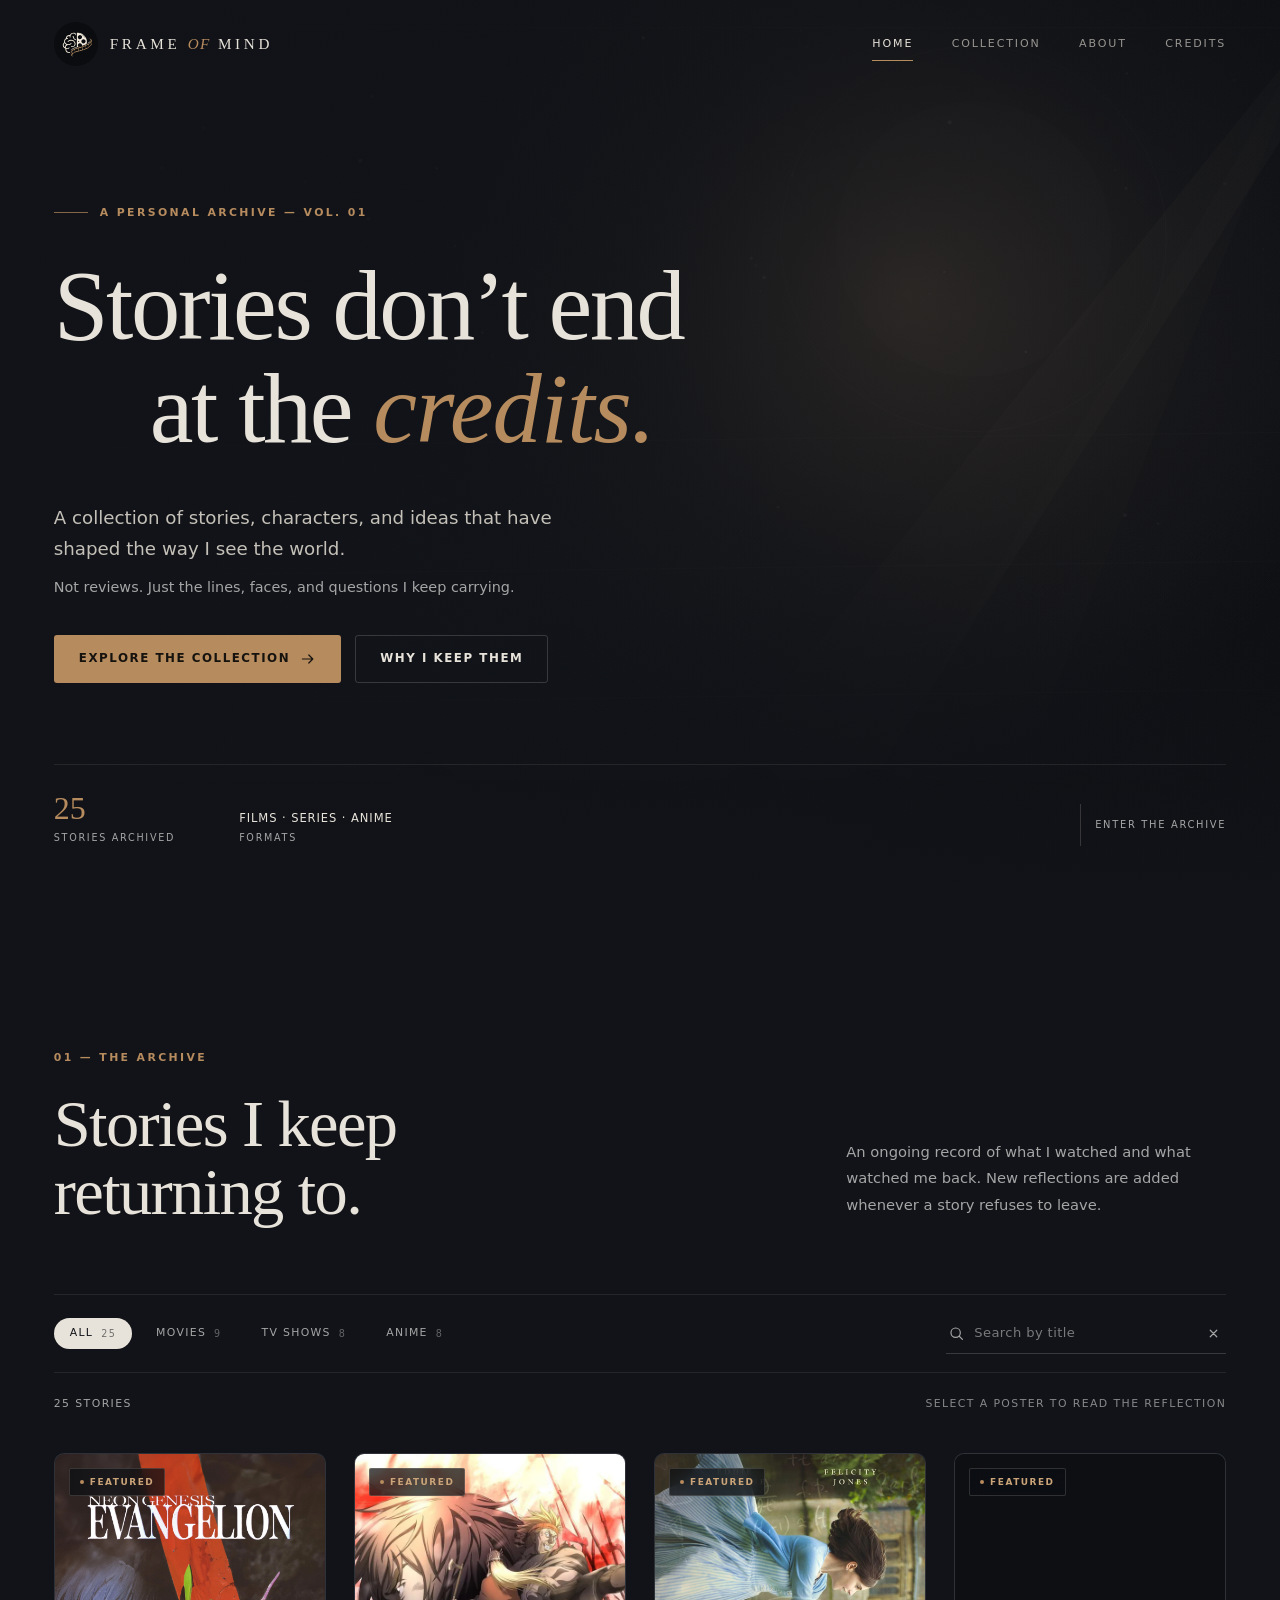
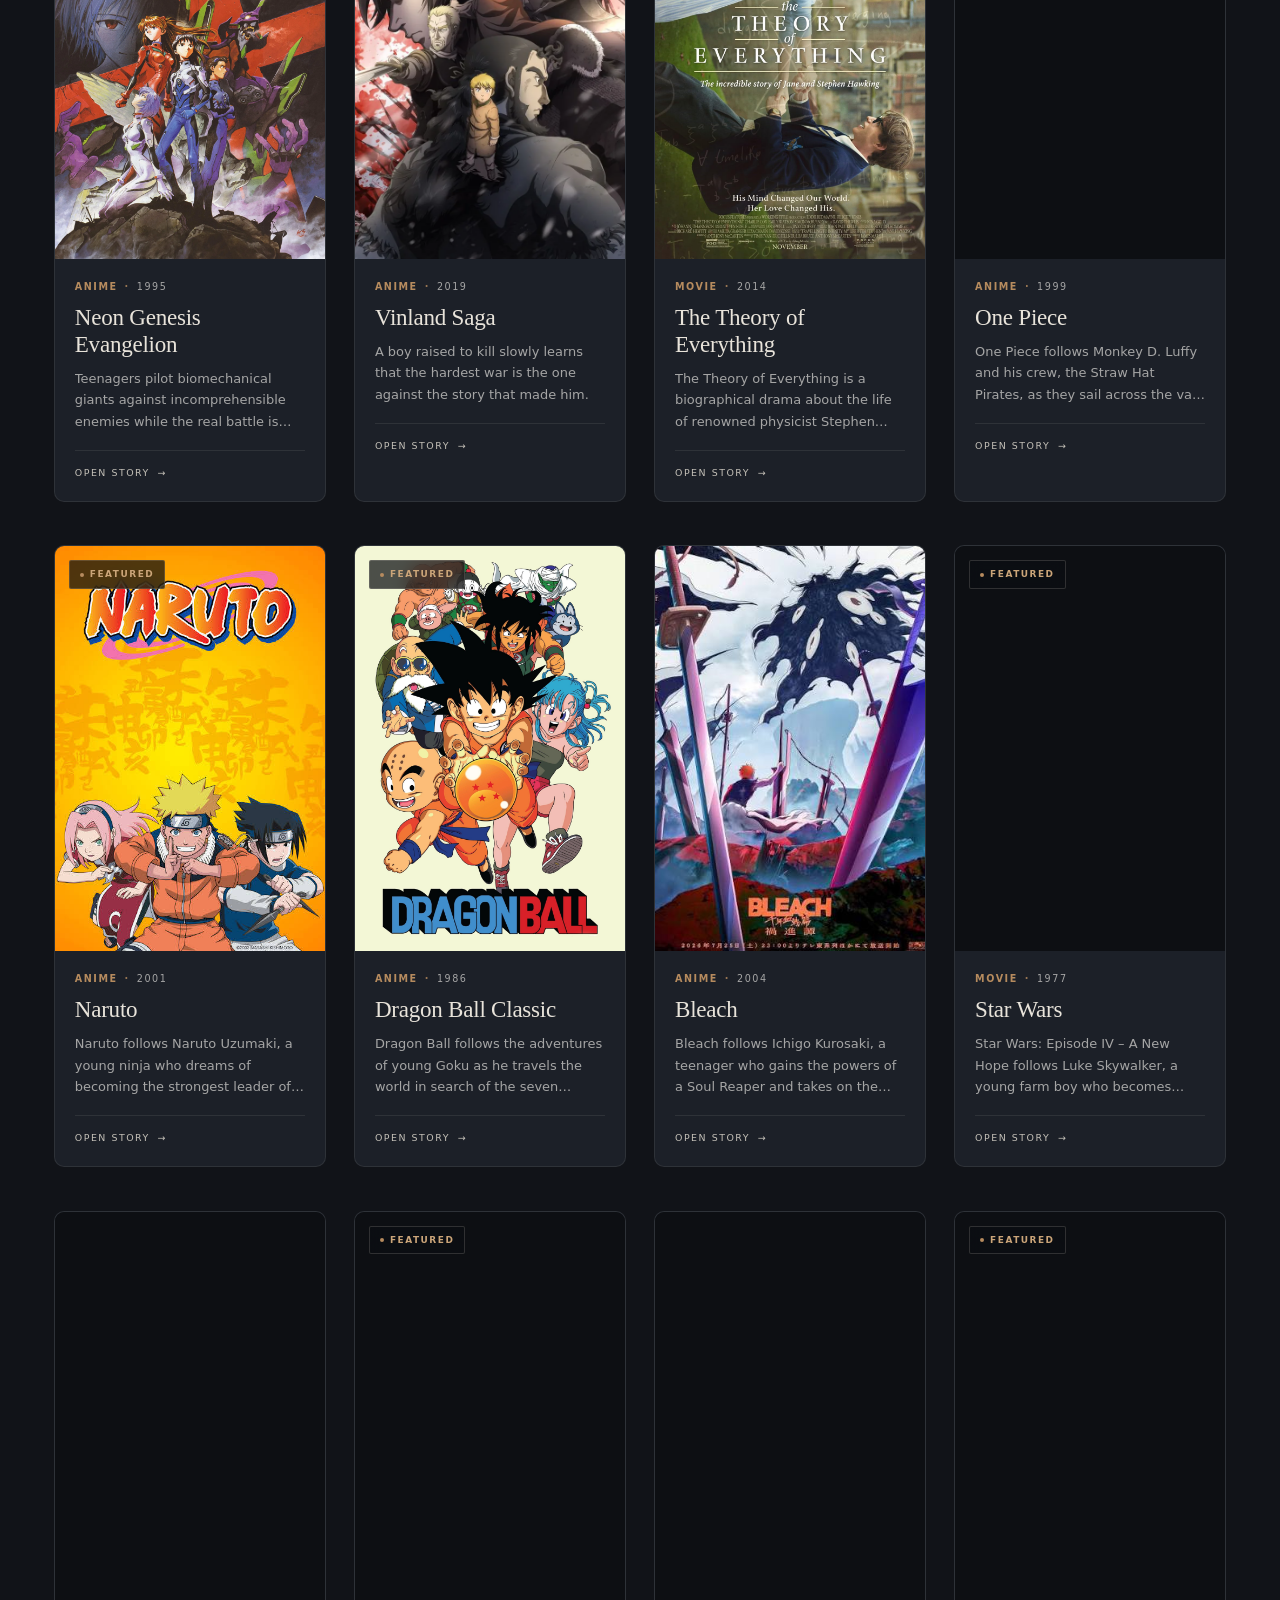
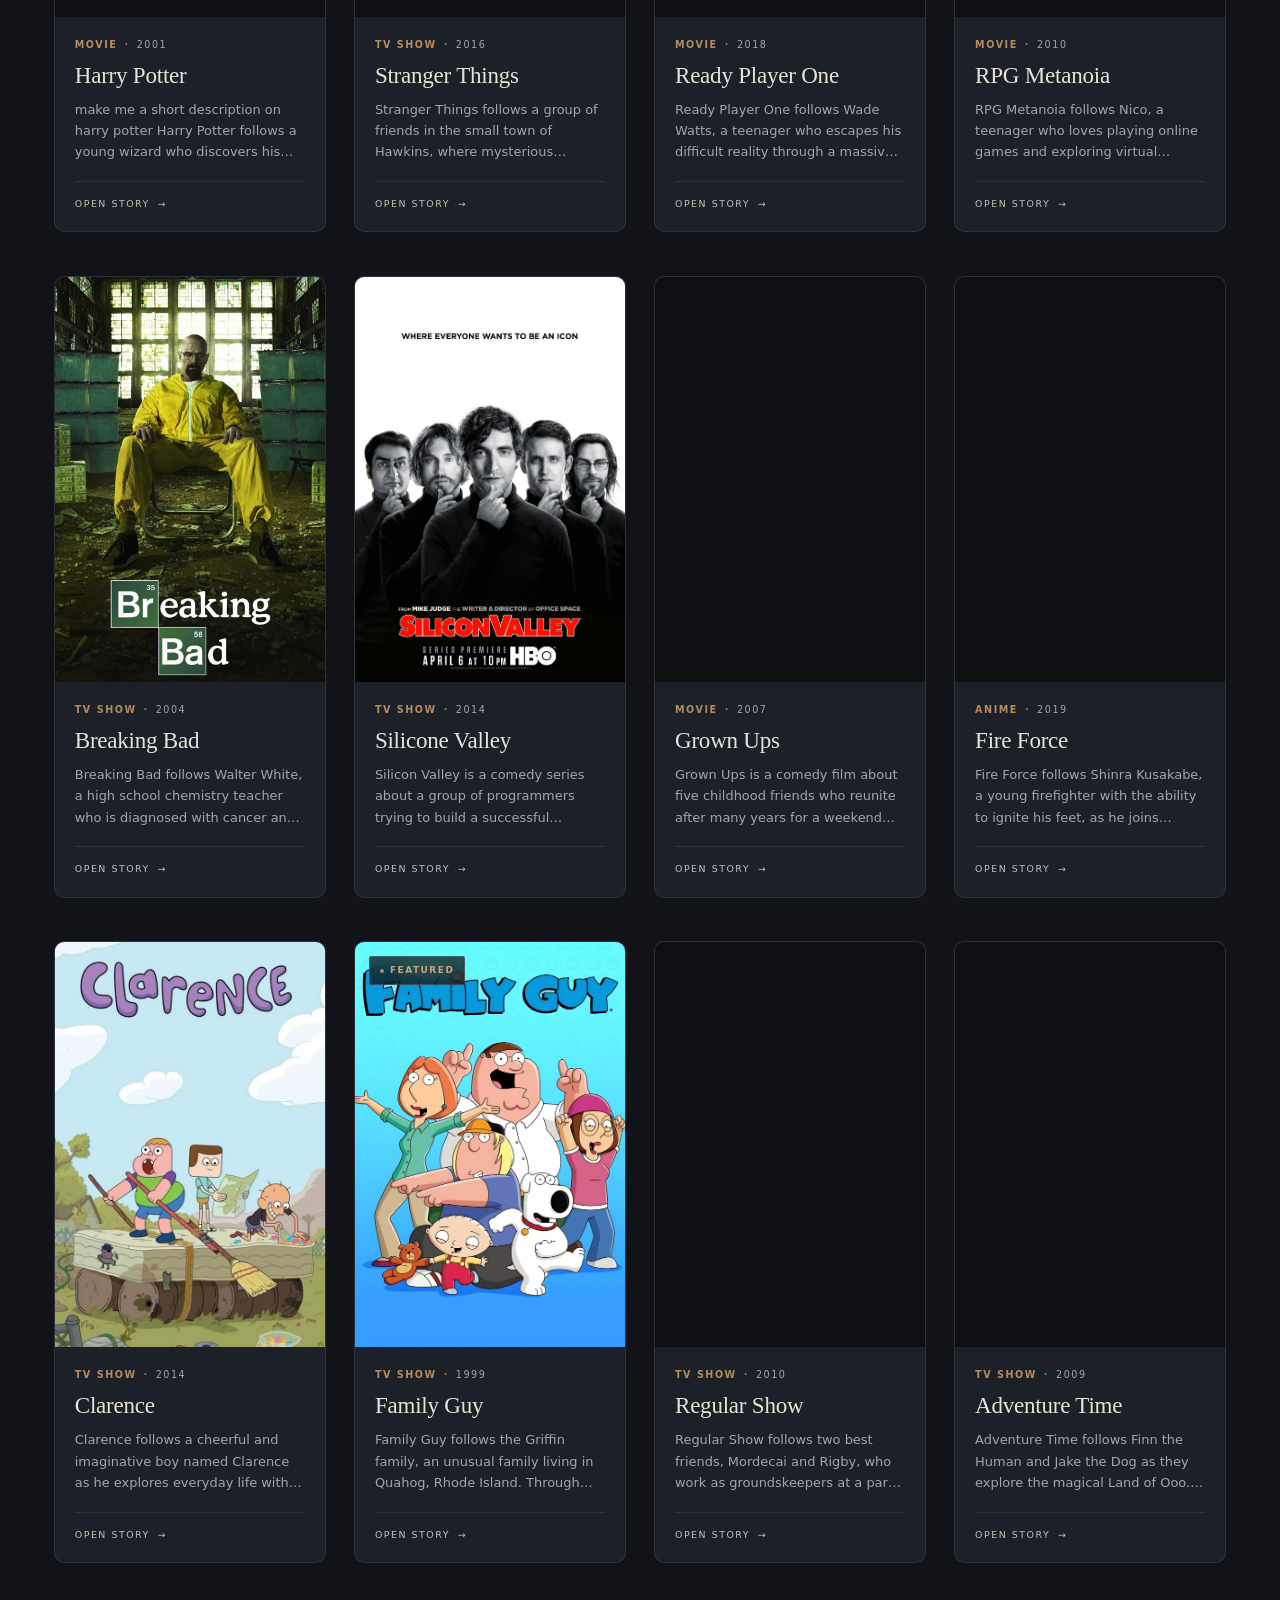
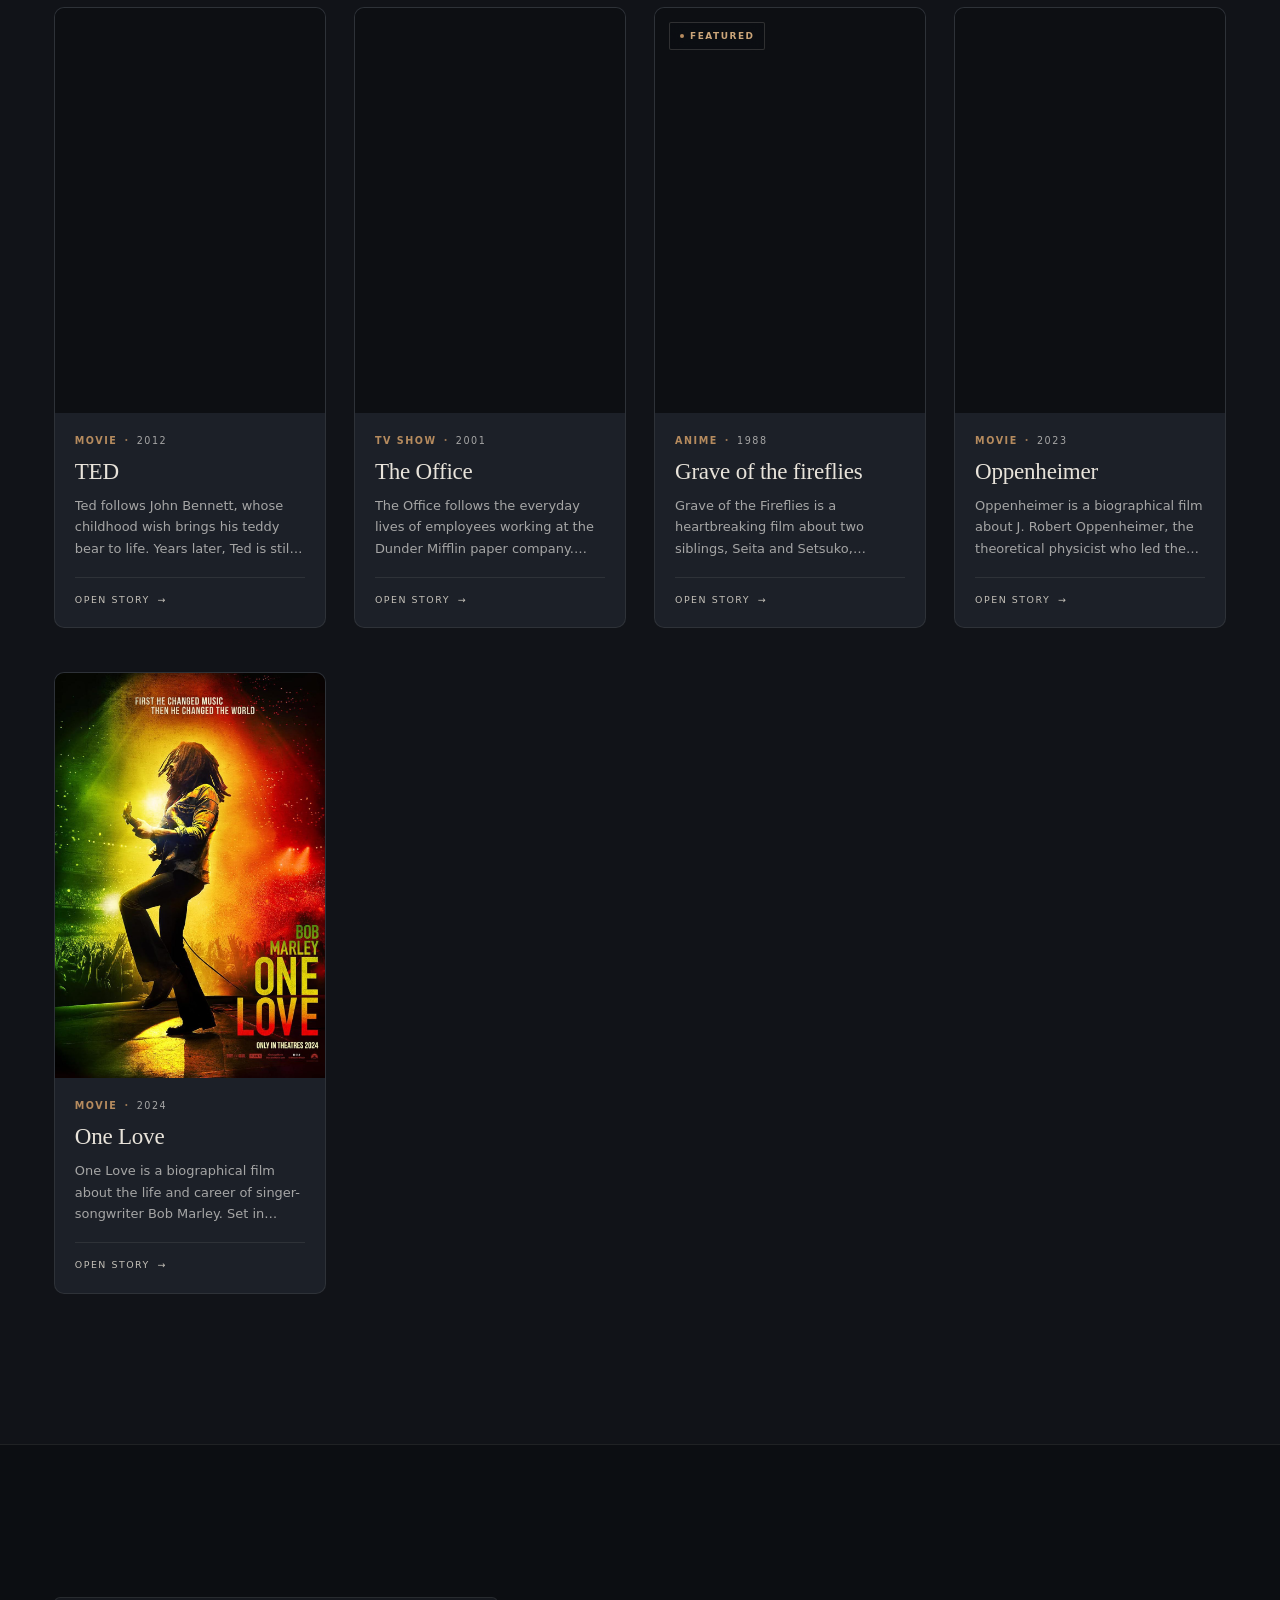
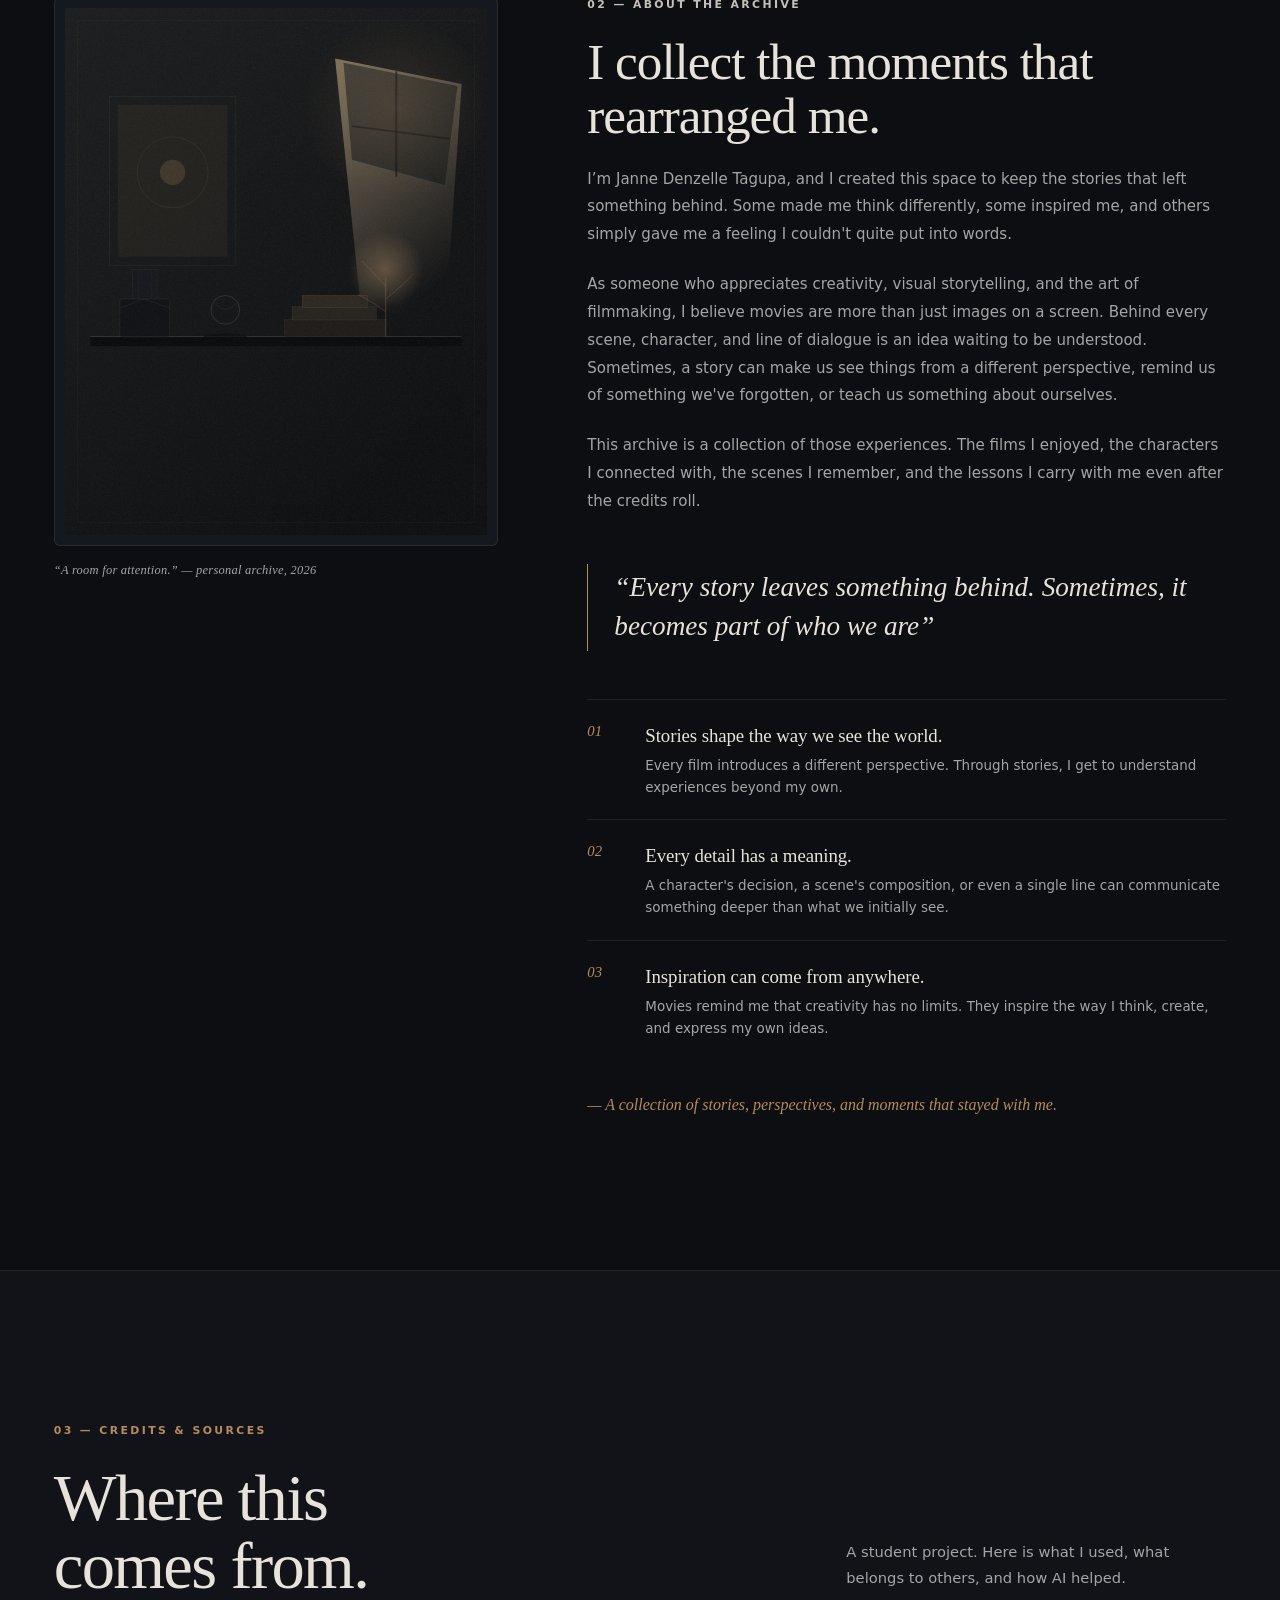
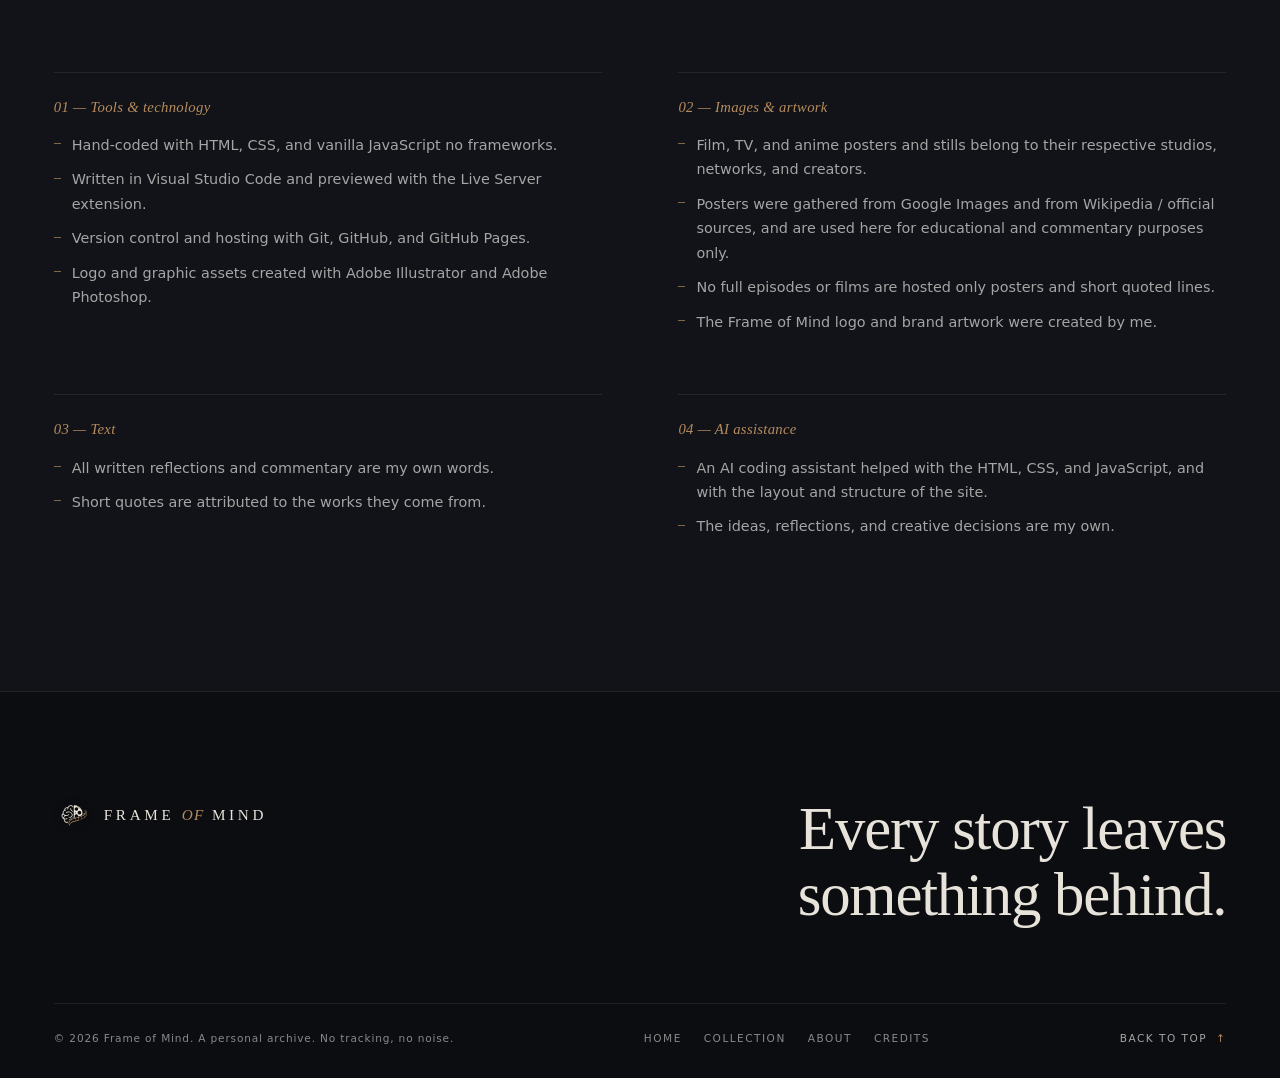
==== commit 7f214425: "Added New Text" ====
--- a/index.html
+++ b/index.html
@@ -36,6 +36,7 @@
         <a class="nav-link" href="#home" data-nav="home">Home</a>
         <a class="nav-link" href="#collection" data-nav="collection">Collection</a>
         <a class="nav-link" href="#about" data-nav="about">About</a>
+        <a class="nav-link" href="#credits" data-nav="credits">Credits</a>
       </nav>
 
       <button class="nav-toggle" type="button" aria-expanded="false" aria-controls="site-nav" data-nav-toggle>
@@ -173,44 +174,102 @@
         <div class="about__copy">
           <p class="eyebrow">02 — About the archive</p>
           <h2 id="about-title">I collect the moments that rearranged me.</h2>
-          <p>I began keeping this archive because certain stories were doing more than entertaining me. They were
-            handing me language for things I could not yet explain: the shape of grief, the cost of ambition, the
-            strange courage required to stay soft in a hard world.</p>
-          <p>Some of these are masterpieces. Some are simply mine. What connects them is not a genre or a rating, but a
-            residue — a question that stayed after the credits, a character whose voice I still hear when I have to make
-            a decision.</p>
-          <p>I believe fiction is not an escape from real life. It is a rehearsal space for it. The stories we return to
-            quietly teach us what to notice, what to forgive, and who we might become.</p>
+          <p>I’m Janne Denzelle Tagupa, and I created this space to keep the stories that left something behind. Some
+            made me think differently, some inspired me, and others simply gave me a feeling I couldn't quite put into
+            words.</p>
+          <p>As someone who appreciates creativity, visual storytelling, and the art of filmmaking, I believe movies are
+            more than just images on a screen. Behind every scene, character, and line of dialogue is an idea waiting to
+            be understood. Sometimes, a story can make us see things from a different perspective, remind us of
+            something we've forgotten, or teach us something about ourselves.</p>
+          <p>This archive is a collection of those experiences. The films I enjoyed, the characters I connected with,
+            the scenes I remember, and the lessons I carry with me even after the credits roll.</p>
 
           <blockquote class="about__quote">
-            <p>“A story is a machine for feeling another life from the inside.”</p>
+            <p>“Every story leaves something behind. Sometimes, it becomes part of who we are”</p>
           </blockquote>
 
           <ol class="principles">
             <li class="principle">
               <span class="principle__number">01</span>
               <div>
-                <h3>Attention is a form of love.</h3>
-                <p>A story asks to be met slowly. The same is true of people.</p>
+                <h3>Stories shape the way we see the world.</h3>
+                <p>Every film introduces a different perspective. Through stories, I get to understand experiences
+                  beyond my own.</p>
               </div>
             </li>
             <li class="principle">
               <span class="principle__number">02</span>
               <div>
-                <h3>Ambiguity is not a failure.</h3>
-                <p>Not every ending owes us an explanation. Some truths only arrive as questions.</p>
+                <h3>Every detail has a meaning.</h3>
+                <p>A character's decision, a scene's composition, or even a single line can communicate something deeper
+                  than what we initially see.</p>
               </div>
             </li>
             <li class="principle">
               <span class="principle__number">03</span>
               <div>
-                <h3>We borrow courage from characters.</h3>
-                <p>Fiction lets us try on a life before we have the nerve to live it.</p>
+                <h3>Inspiration can come from anywhere.</h3>
+                <p>Movies remind me that creativity has no limits. They inspire the way I think, create, and express my
+                  own ideas.</p>
               </div>
             </li>
           </ol>
 
-          <p class="about__signature">— Curated in the dark, one story at a time.</p>
+          <p class="about__signature">— A collection of stories, perspectives, and moments that stayed with me.</p>
+        </div>
+      </div>
+    </section>
+
+    <section class="credits" id="credits" aria-labelledby="credits-title">
+      <div class="shell">
+        <header class="section-head">
+          <div class="section-head__title">
+            <p class="eyebrow">03 — Credits &amp; sources</p>
+            <h2 id="credits-title">Where this<br>comes from.</h2>
+          </div>
+          <p class="section-head__note">A student project. Here is what I used, what belongs to others, and how AI
+            helped.</p>
+        </header>
+
+        <div class="credits__grid">
+          <article class="credit">
+            <p class="credit__label">01 — Tools &amp; technology</p>
+            <ul class="credit__list">
+              <li>Hand-coded with HTML, CSS, and vanilla JavaScript no frameworks.</li>
+              <li>Written in Visual Studio Code and previewed with the Live Server extension.</li>
+              <li>Version control and hosting with Git, GitHub, and GitHub Pages.</li>
+              <li>Logo and graphic assets created with Adobe Illustrator and Adobe Photoshop.</li>
+            </ul>
+          </article>
+
+          <article class="credit">
+            <p class="credit__label">02 — Images &amp; artwork</p>
+            <ul class="credit__list">
+              <li>Film, TV, and anime posters and stills belong to their respective studios, networks, and creators.
+              </li>
+              <li>Posters were gathered from Google Images and from Wikipedia / official sources, and are used here for
+                educational and commentary purposes only.</li>
+              <li>No full episodes or films are hosted only posters and short quoted lines.</li>
+              <li>The Frame of Mind logo and brand artwork were created by me.</li>
+            </ul>
+          </article>
+
+          <article class="credit">
+            <p class="credit__label">03 — Text</p>
+            <ul class="credit__list">
+              <li>All written reflections and commentary are my own words.</li>
+              <li>Short quotes are attributed to the works they come from.</li>
+            </ul>
+          </article>
+
+          <article class="credit">
+            <p class="credit__label">04 — AI assistance</p>
+            <ul class="credit__list">
+              <li>An AI coding assistant helped with the HTML, CSS, and JavaScript, and with the layout and structure of
+                the site.</li>
+              <li>The ideas, reflections, and creative decisions are my own.</li>
+            </ul>
+          </article>
         </div>
       </div>
     </section>
@@ -233,6 +292,7 @@
           <a href="#home">Home</a>
           <a href="#collection">Collection</a>
           <a href="#about">About</a>
+          <a href="#credits">Credits</a>
         </nav>
         <a class="site-footer__top-link" href="#home">Back to top <span aria-hidden="true">↑</span></a>
       </div>
--- a/css/style.css
+++ b/css/style.css
@@ -1104,6 +1104,61 @@
   font-style: italic;
 }
 
+/* --- Credits ------------------------------------------------------------ */
+
+.credits {
+  padding-block: clamp(88px, 12vw, 152px);
+  border-top: 1px solid var(--border-soft);
+  background: var(--bg);
+}
+
+.credits__grid {
+  display: grid;
+  grid-template-columns: repeat(2, minmax(0, 1fr));
+  gap: clamp(30px, 5vw, 60px) clamp(36px, 6vw, 88px);
+  margin-top: clamp(44px, 7vw, 72px);
+}
+
+.credit {
+  padding-top: 22px;
+  border-top: 1px solid var(--border-soft);
+}
+
+.credit__label {
+  color: var(--accent);
+  font-family: var(--font-serif);
+  font-size: 0.92rem;
+  font-style: italic;
+  letter-spacing: 0.02em;
+}
+
+.credit__list {
+  display: grid;
+  gap: 10px;
+  margin-top: 14px;
+  padding: 0;
+  list-style: none;
+}
+
+.credit__list li {
+  position: relative;
+  padding-left: 18px;
+  color: var(--muted);
+  font-size: 0.9rem;
+  line-height: 1.7;
+}
+
+.credit__list li::before {
+  content: "";
+  position: absolute;
+  top: 0.72em;
+  left: 0;
+  width: 7px;
+  height: 1px;
+  background: var(--accent);
+  opacity: 0.7;
+}
+
 /* --- Footer ------------------------------------------------------------- */
 
 .site-footer {
@@ -1774,6 +1829,10 @@
     max-width: 520px;
   }
 
+  .credits__grid {
+    grid-template-columns: 1fr;
+  }
+
   .site-footer__top {
     flex-direction: column;
   }
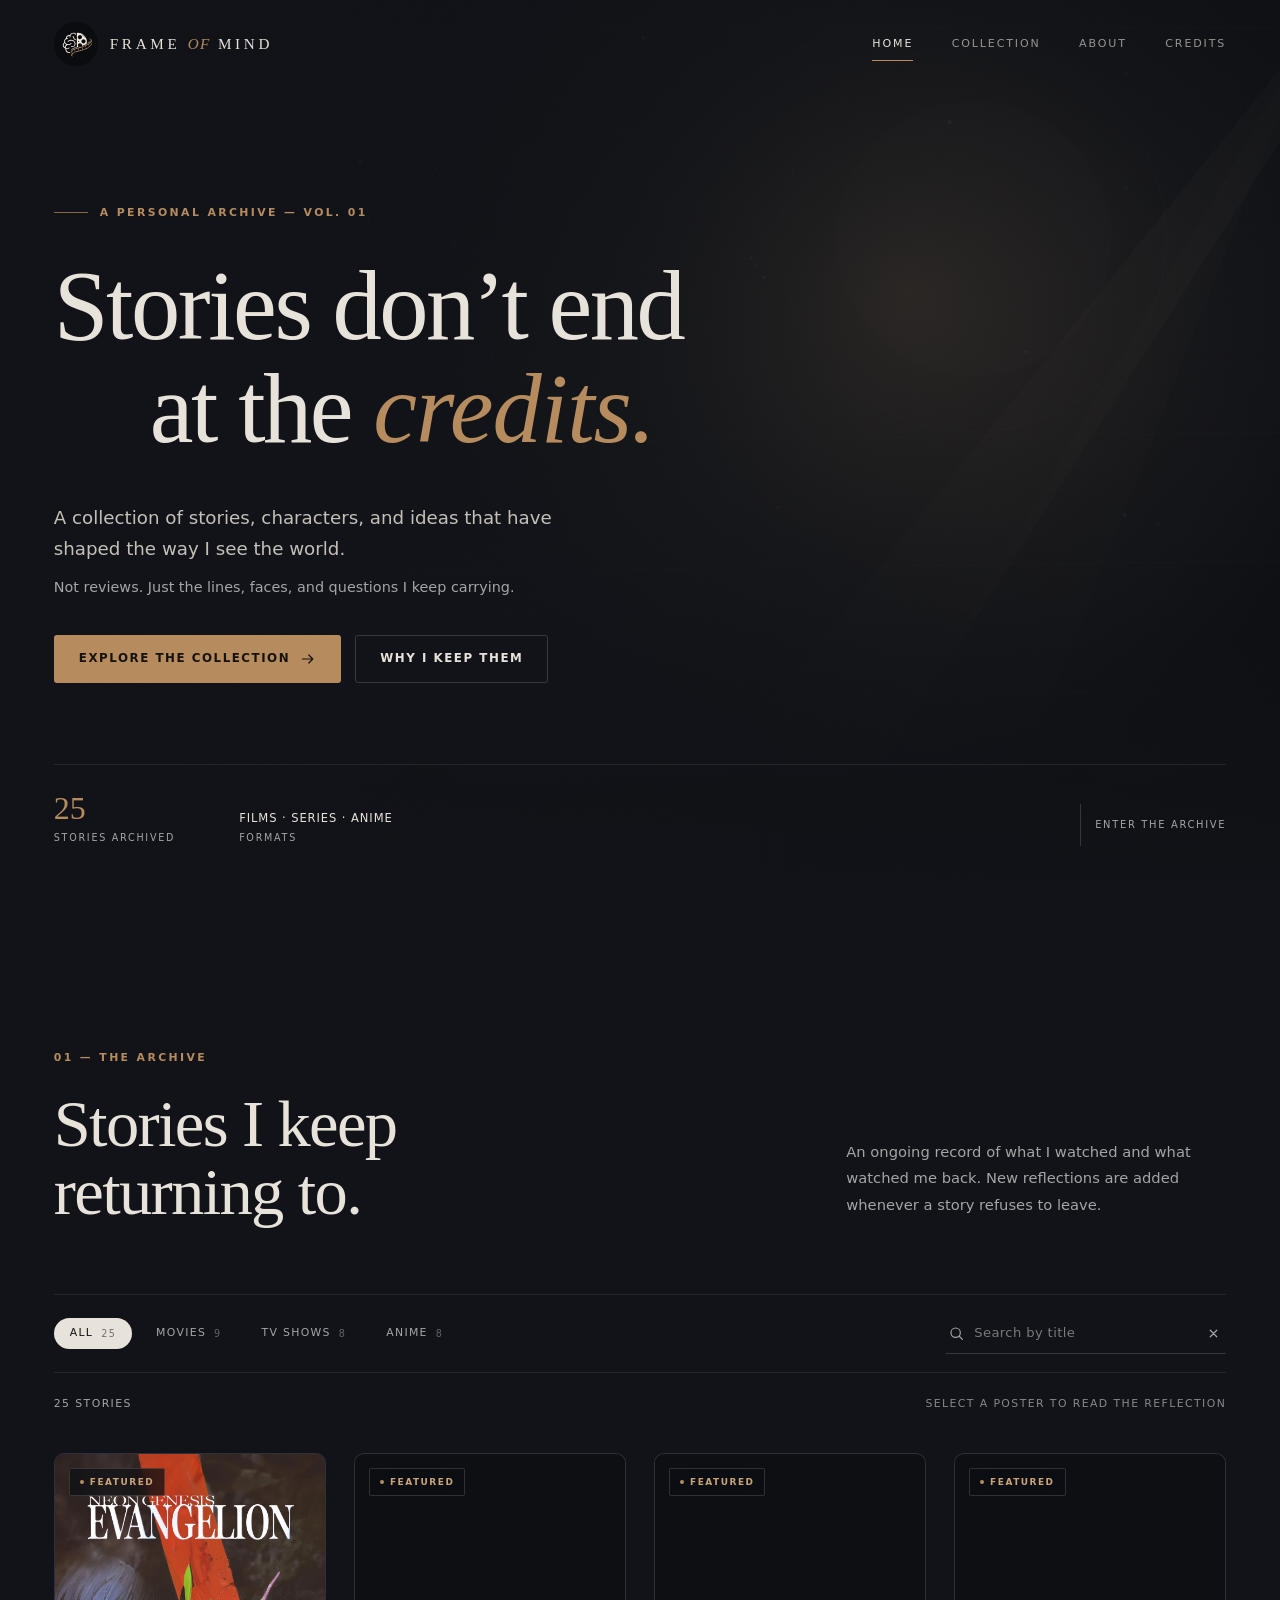
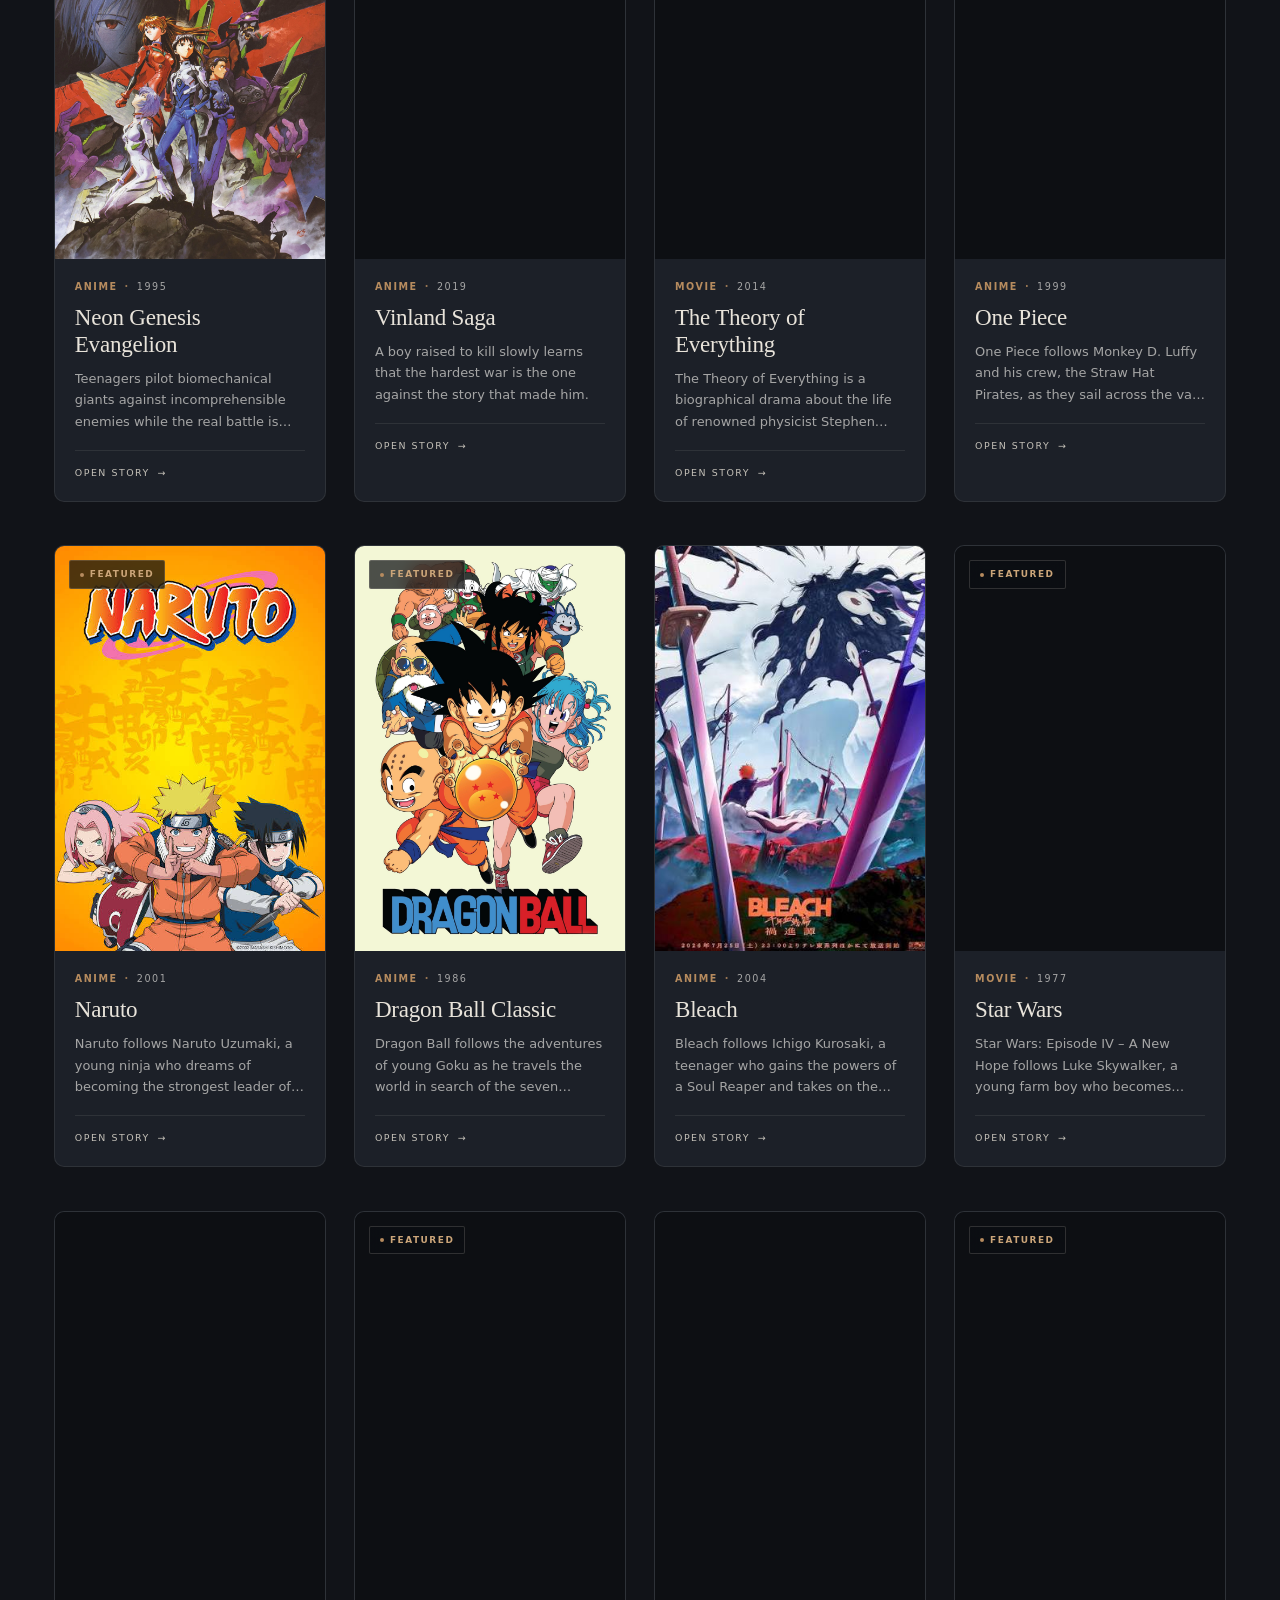
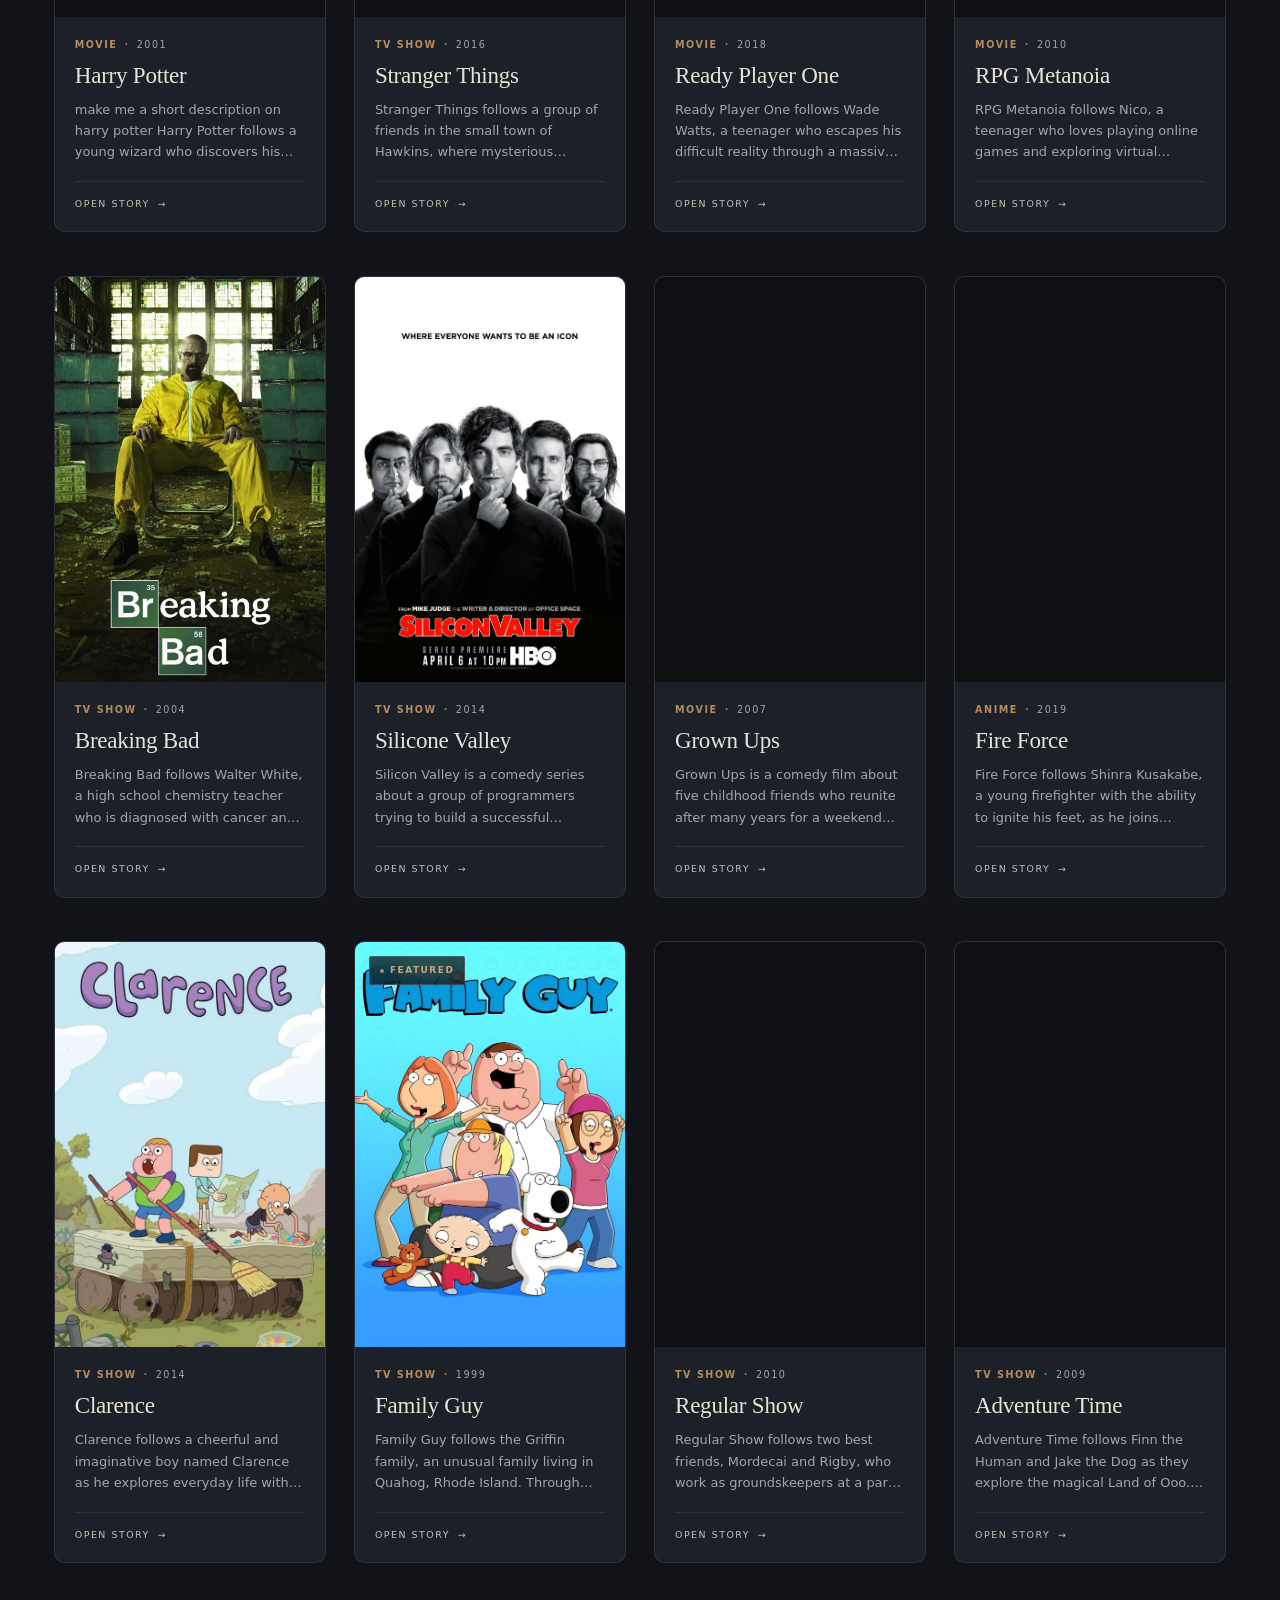
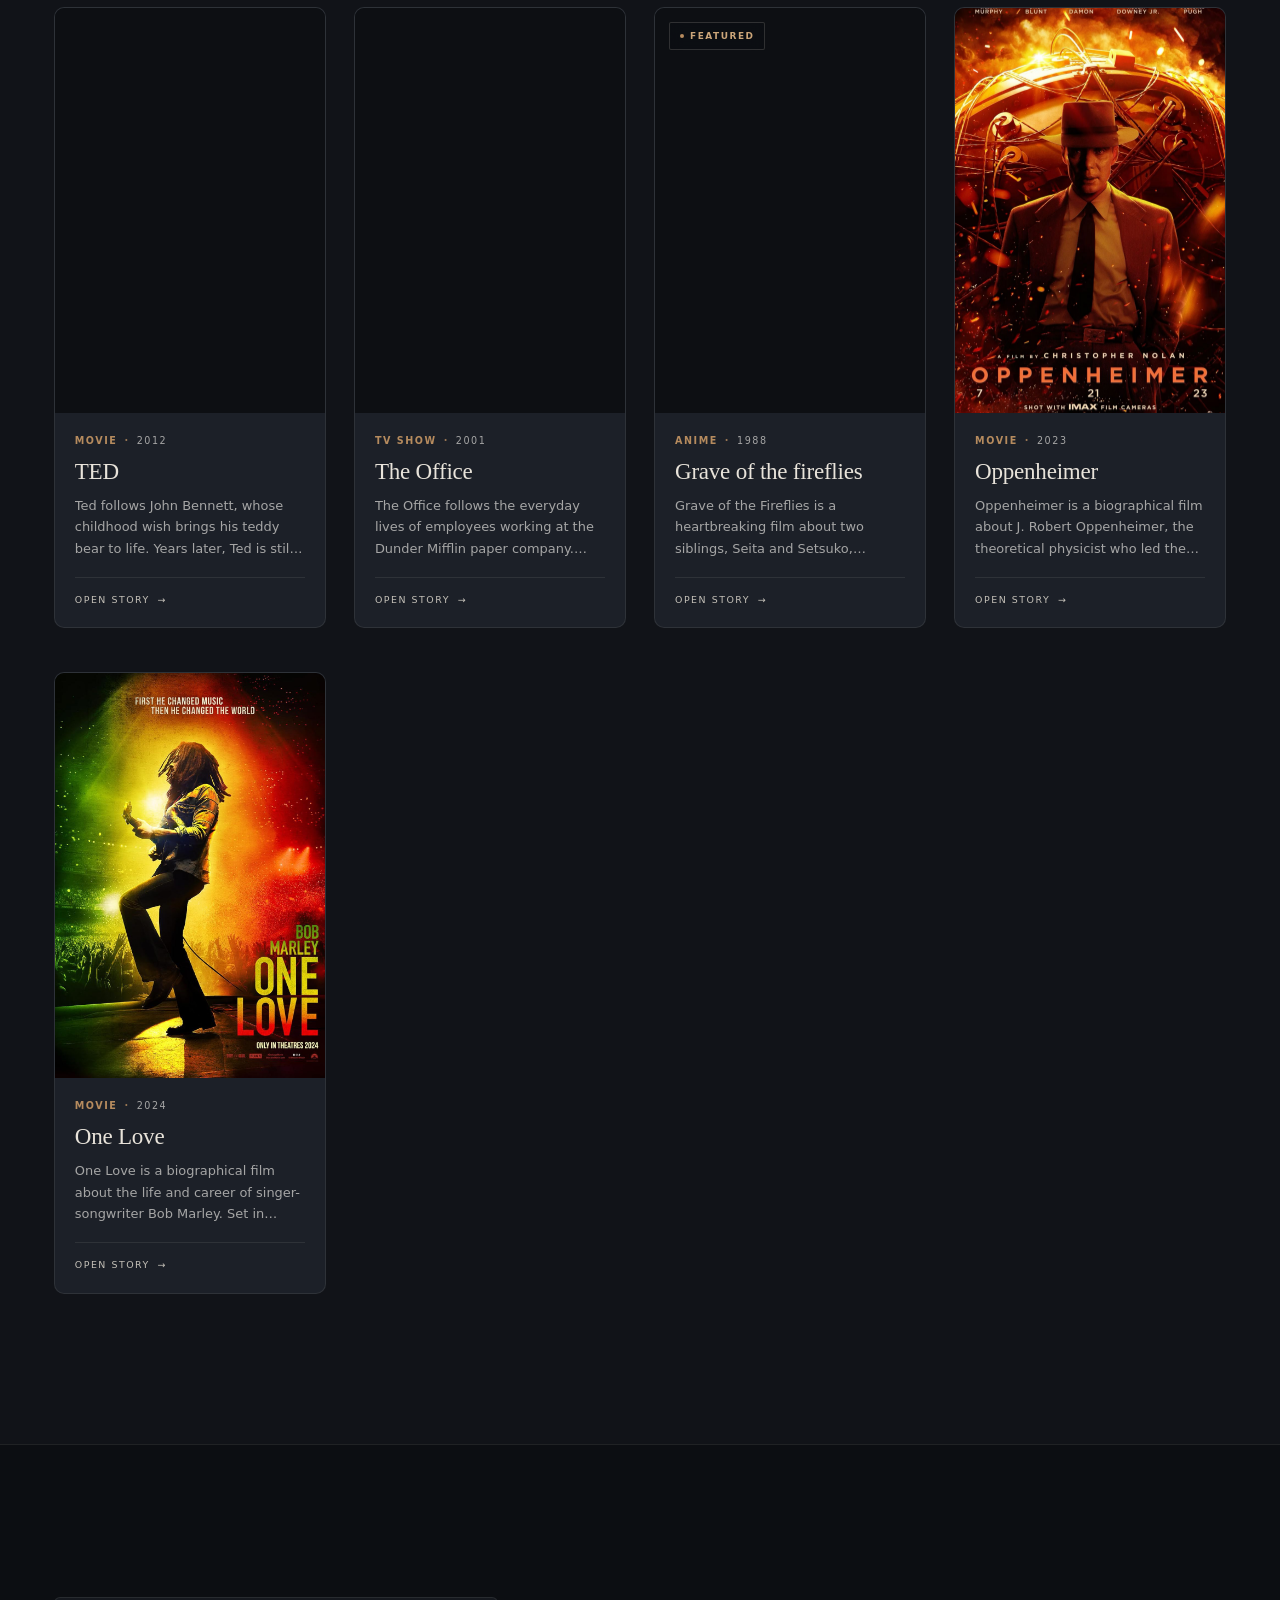
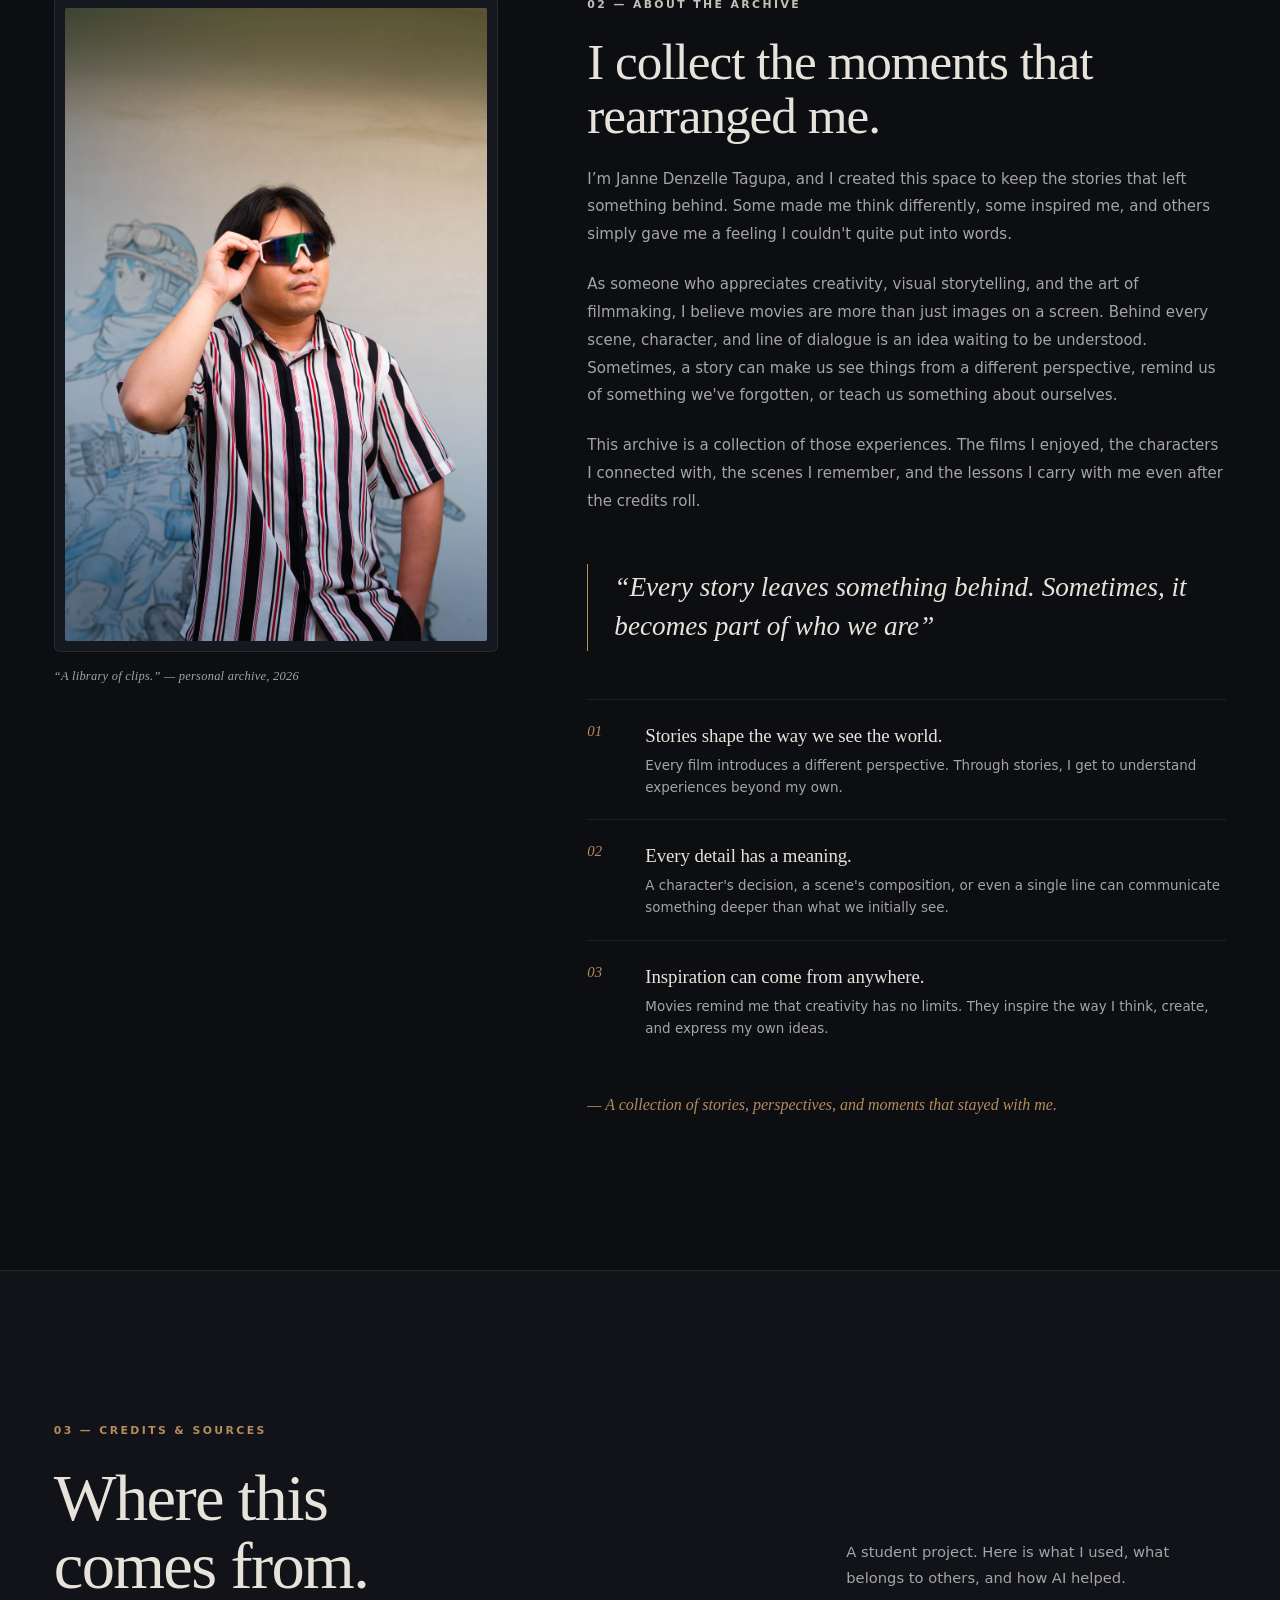
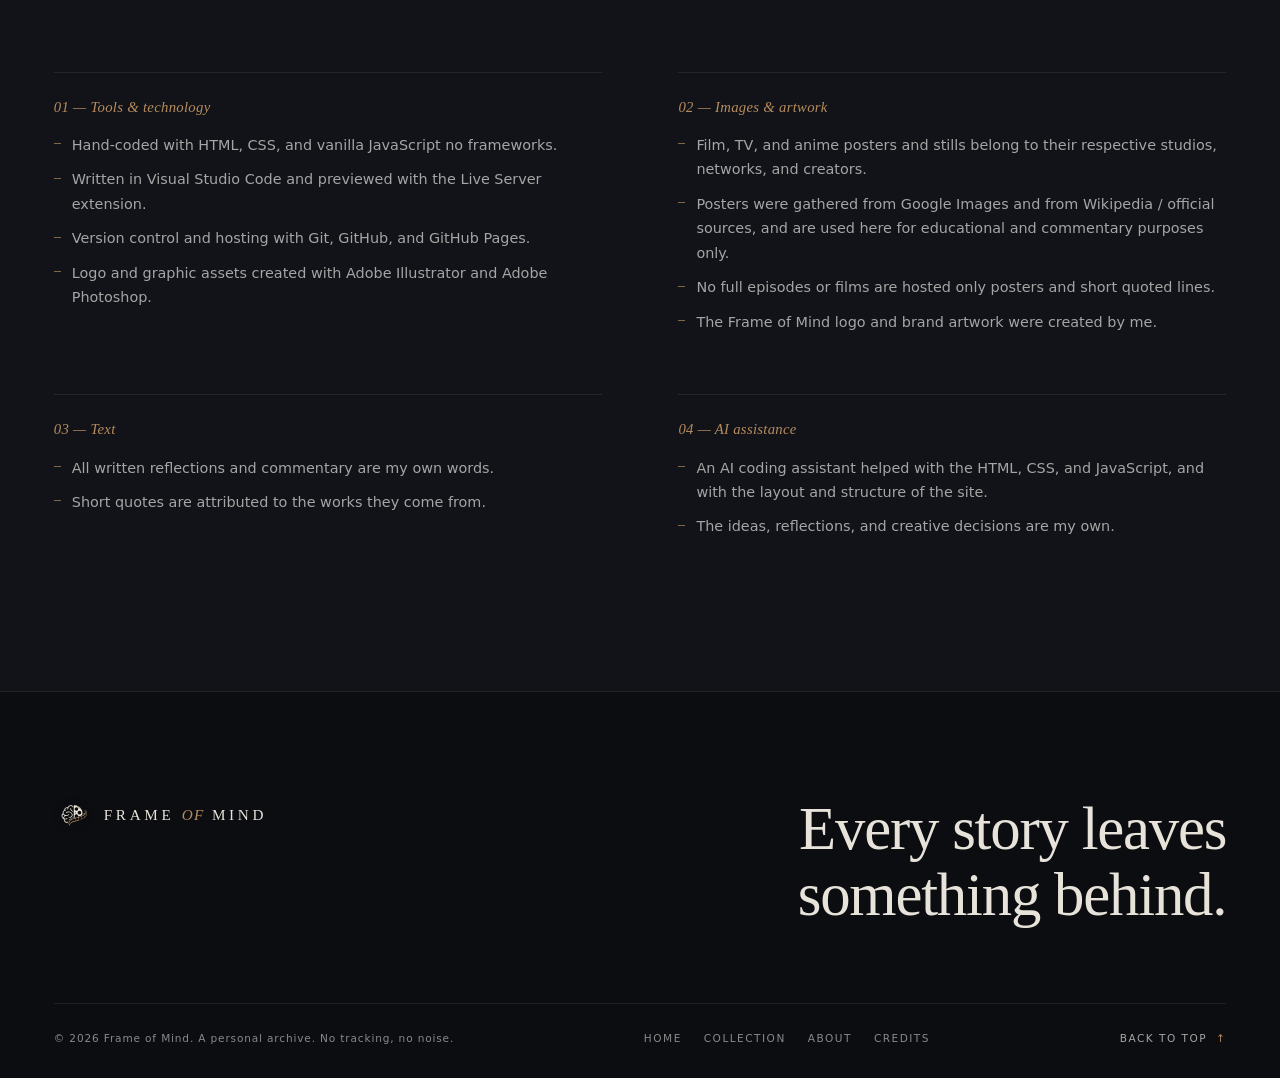
==== commit ced604b6: "Added a Picture" ====
--- a/index.html
+++ b/index.html
@@ -164,11 +164,11 @@
       <div class="shell about__grid">
         <figure class="about__figure">
           <div class="about__image-frame">
-            <img src="images/about-still.svg"
+            <img src="images/Angkool-Pic.jpg"
               alt="An abstract still life: a writing desk, books, a cup, and a plant in warm window light." width="1000"
               height="1250" loading="lazy">
           </div>
-          <figcaption>“A room for attention.” — personal archive, 2026</figcaption>
+          <figcaption>“A library of clips.” — personal archive, 2026</figcaption>
         </figure>
 
         <div class="about__copy">
